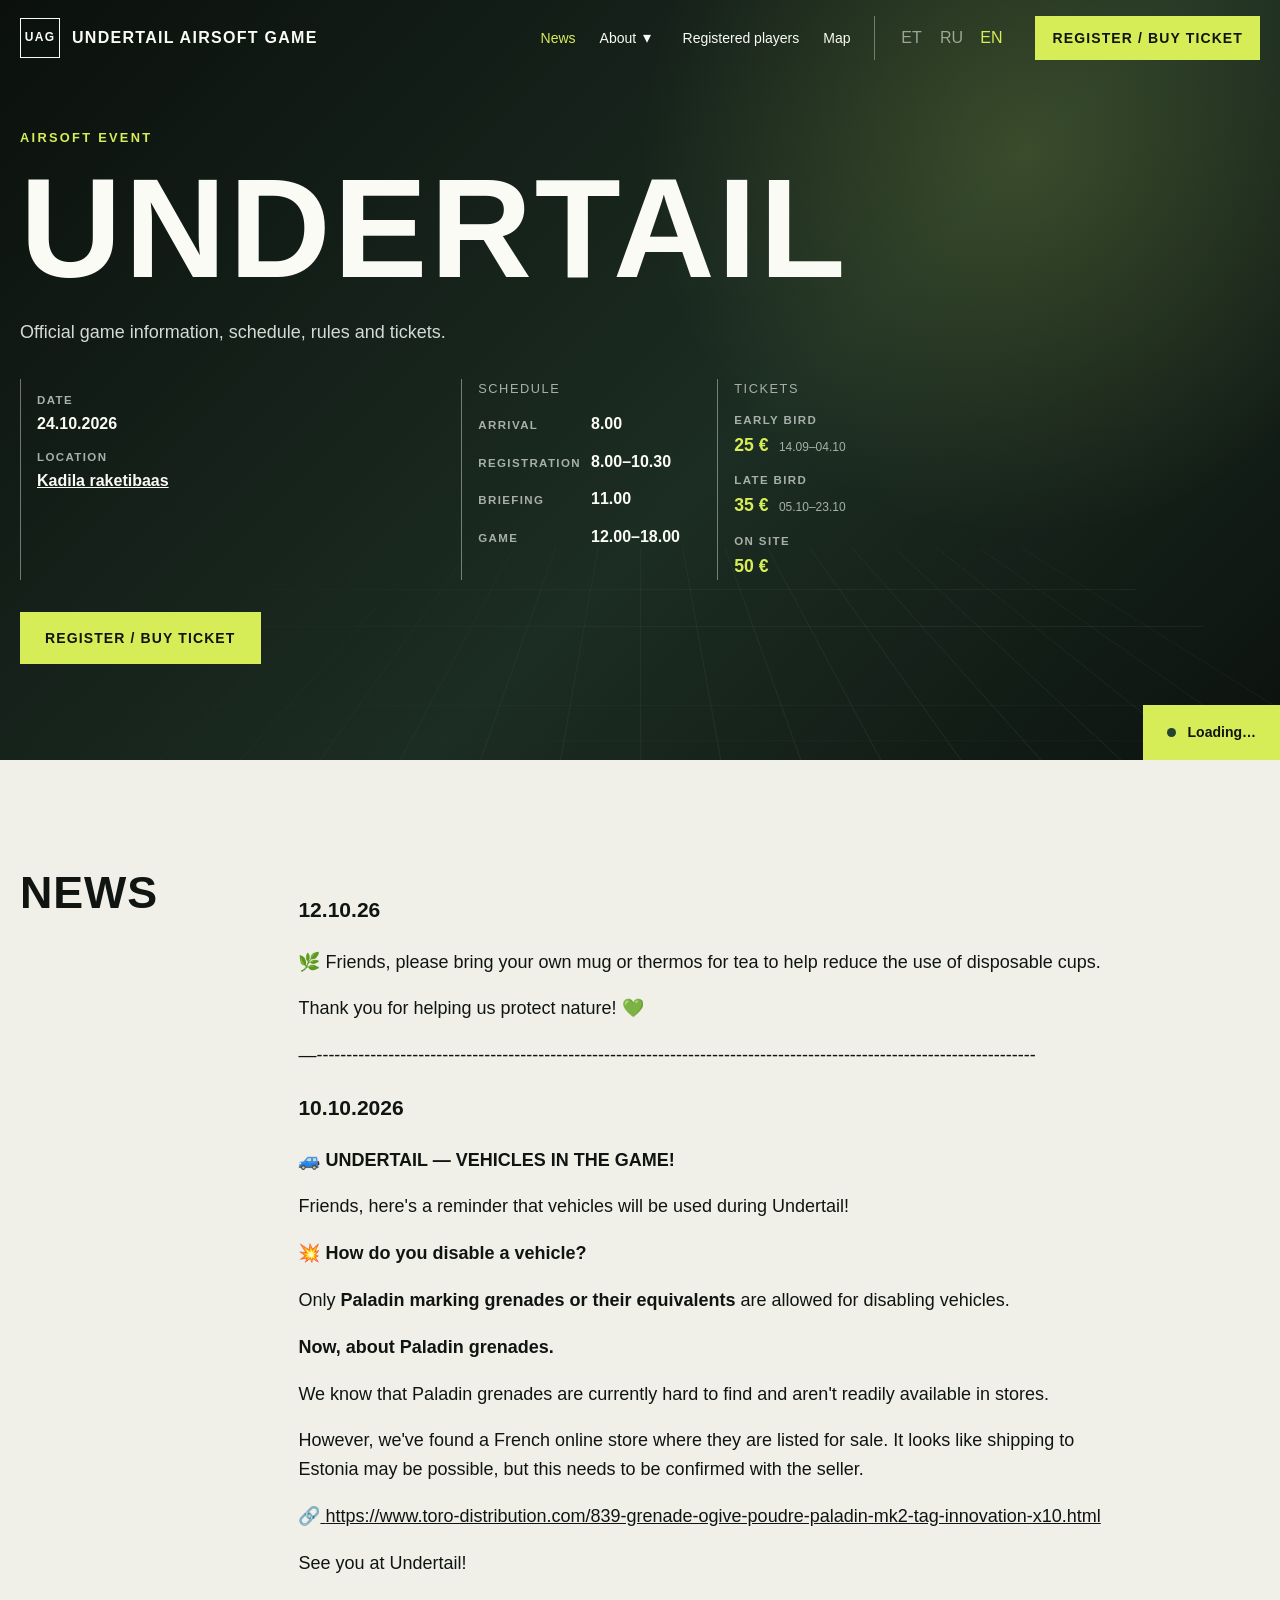
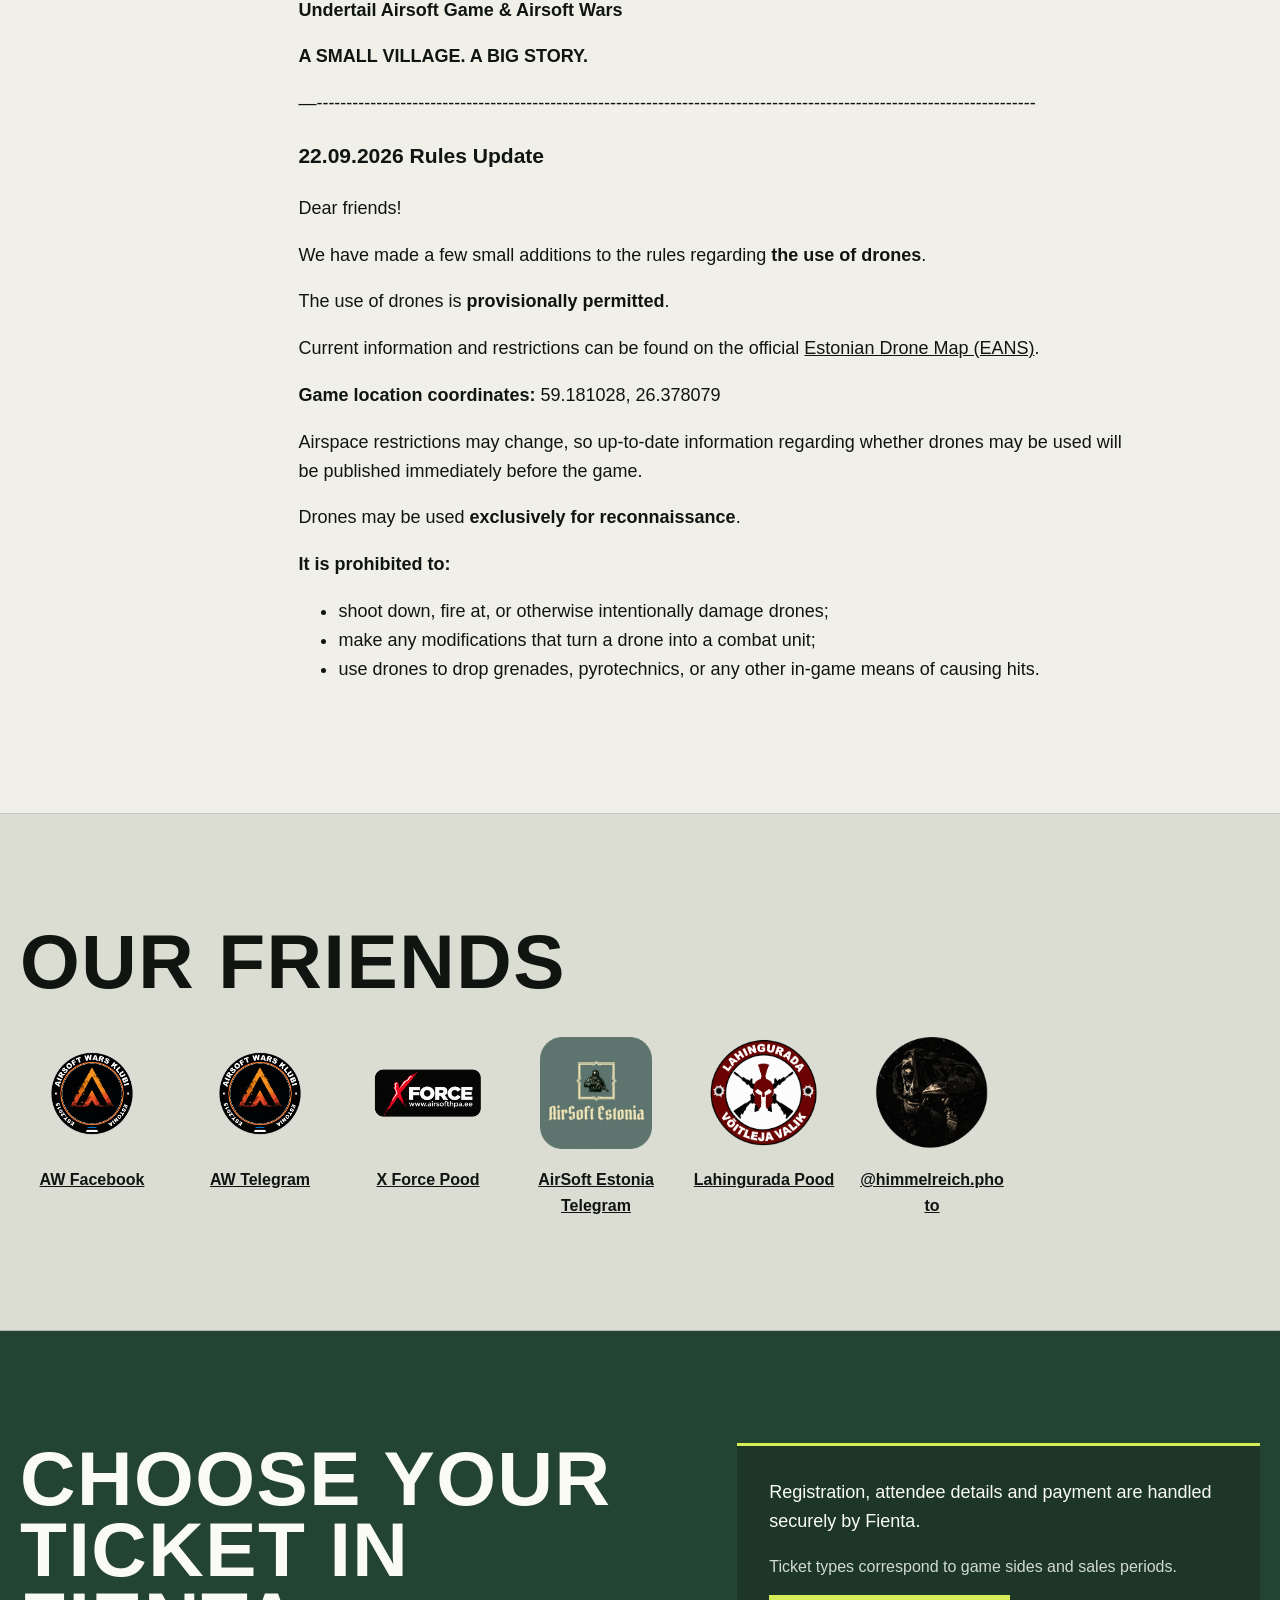
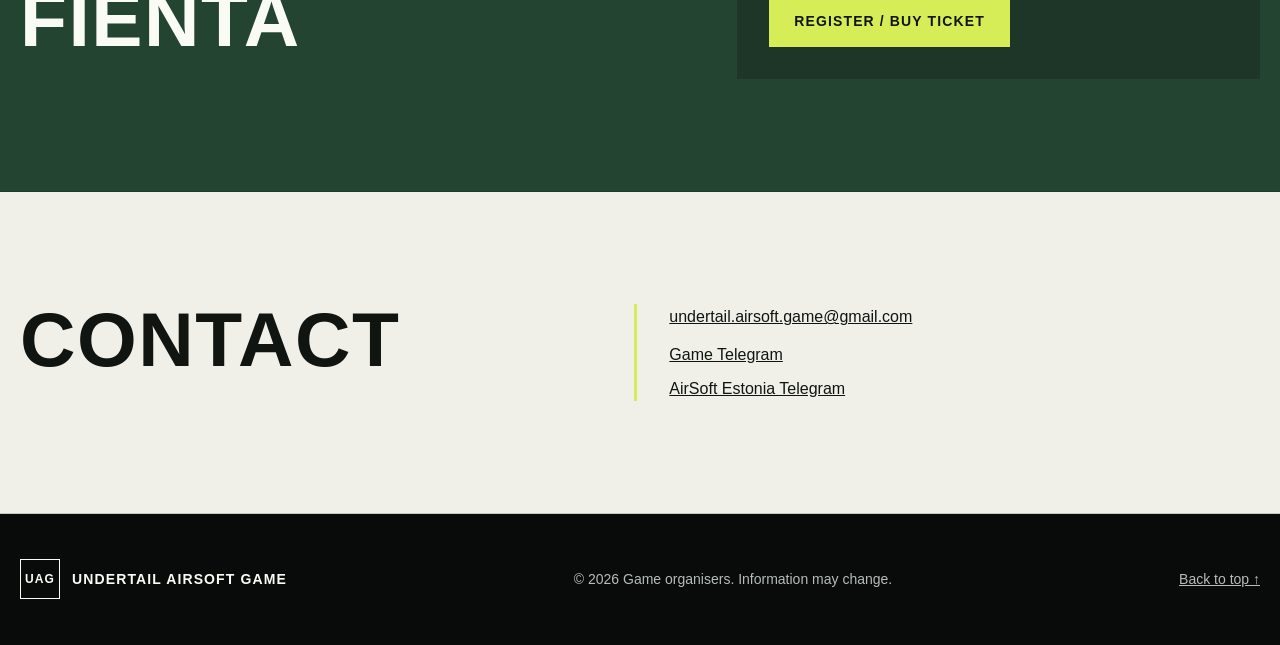
==== index.html @ 64531c1e "Add files via upload" ====
<!doctype html>
<html lang="et">
  <head>
    <meta charset="utf-8">
    <meta name="viewport" content="width=device-width, initial-scale=1">
    <meta name="description" content="Airsoft game information, rules, schedule and Fienta ticket registration.">
    <meta property="og:title" content="Undertale">
    <meta property="og:description" content="Official information and registration for the game.">
    <meta property="og:type" content="website">
    <title>Undertale - Airsoft Game</title>
    <link rel="stylesheet" href="assets/css/main.css?v=0.5.3">
    <script>
      window.fientaAvailabilityState = {
        received: false,
        value: null,
      };
      window.fientaSettings = {
        link_selector: 'a[data-fienta-status-source]',
        onTicketsAvailableReady(element, count) {
          window.fientaAvailabilityState = {
            received: true,
            value: count,
          };
          window.dispatchEvent(new CustomEvent('fienta:tickets-available', {
            detail: count,
          }));
        },
      };
    </script>
    <script defer src="https://fienta.com/embed.js"></script>
    <script type="module" src="assets/js/app.js?v=0.5.3"></script>
  </head>
  <body>
    <a class="skip-link" href="#main">Skip to content</a>

    <header class="site-header" data-header>
      <a class="brand" href="#top" aria-label="Undertail Airsoft Game home">
        <span class="brand-mark" aria-hidden="true">UAG</span>
        <span data-i18n="brand">Undertail Airsoft Game</span>
      </a>

      <button class="menu-toggle" type="button" aria-expanded="false" aria-controls="main-navigation" data-menu-toggle>
        <span aria-hidden="true"></span>
        <span aria-hidden="true"></span>
        <span aria-hidden="true"></span>
        <span class="sr-only" data-i18n="menu">Menu</span>
      </button>

      <nav id="main-navigation" class="navigation" aria-label="Main navigation" data-navigation>
        <a href="#news" data-navigation-target="#news" data-news-navigation data-i18n="navNews">News</a>
        <div class="navigation-dropdown" data-navigation-dropdown>
          <div class="navigation-dropdown-trigger">
            <a href="#about" data-navigation-target="#about" data-navigation-group="about" data-i18n="navAbout">About</a>
            <button type="button" aria-expanded="false" data-navigation-dropdown-toggle>
              <span aria-hidden="true">▾</span>
              <span class="sr-only" data-i18n="aboutMenuToggle">Open the about menu</span>
            </button>
          </div>
          <div class="navigation-dropdown-menu">
            <a href="#information" data-navigation-target="#information" data-i18n="navInformation">Information</a>
            <a href="#about" data-i18n="navAbout">About</a>
            <a href="#rules" data-navigation-target="#rules" data-i18n="navRules">Rules</a>
          </div>
        </div>
        <a href="#registered" data-navigation-target="#registered" data-registered-navigation data-i18n="navRegistered">Registered players</a>
        <a href="#map" data-navigation-target="#map" data-map-navigation data-i18n="navMap">Map</a>
        <div class="language-switcher" aria-label="Language">
          <button type="button" data-language="et">ET</button>
          <button type="button" data-language="ru">RU</button>
          <button type="button" data-language="en">EN</button>
        </div>
        <a class="button button-small fienta-link" href="https://fienta.com/et/undertail" target="_blank" rel="noopener noreferrer" data-fienta-link data-i18n="buyTicket">Register / Buy Ticket</a>
      </nav>
    </header>

    <main id="main">
      <section class="hero" id="top">
        <div class="hero-grid" aria-hidden="true"></div>
        <div class="shell hero-content">
          <p class="eyebrow" data-i18n="eventType">Airsoft event</p>
          <h1 data-game="name">GAME NAME</h1>
          <p class="hero-subtitle" data-i18n="heroSubtitle" data-i18n-hide-empty>SABAHÄNNA</p>
          <p class="hero-summary" data-i18n="heroSummary">Official game information, schedule, rules and tickets.</p>
          <dl class="hero-facts" id="information">
            <div class="hero-fact-column hero-event-details">
              <dt class="sr-only" data-i18n="informationLabel">Information</dt>
              <dd>
                <dl class="hero-fact-list">
                  <div>
                    <dt data-i18n="dateLabel">Date</dt>
                    <dd data-game="date">To be announced</dd>
                  </div>
                  <div>
                    <dt data-i18n="locationLabel">Location</dt>
                    <dd><a data-game="location" data-map-link href="https://maps.app.goo.gl/6uLXVncmYRrDBbps5" target="_blank" rel="noopener noreferrer">Kadila raketibaas</a></dd>
                  </div>
                </dl>
              </dd>
            </div>
            <div class="hero-fact-column">
              <dt data-i18n="scheduleLabel">Schedule</dt>
              <dd>
                <dl class="hero-fact-list schedule-list">
                  <div>
                    <dt data-i18n="arrivalTimeLabel">Arrival</dt>
                    <dd data-game-time="arrival">8.00</dd>
                  </div>
                  <div>
                    <dt data-i18n="registrationTimeLabel">Registration</dt>
                    <dd data-game-time="registration">8.00–10.30</dd>
                  </div>
                  <div>
                    <dt data-i18n="briefingTimeLabel">Briefing</dt>
                    <dd data-game-time="briefing">11.00</dd>
                  </div>
                  <div>
                    <dt data-i18n="gameTimeLabel">Game</dt>
                    <dd data-game-time="game">12.00–18.00</dd>
                  </div>
                </dl>
              </dd>
            </div>
            <div class="hero-fact-column">
              <dt data-i18n="ticketWavesLabel">Tickets</dt>
              <dd>
                <dl class="hero-fact-list ticket-wave-list">
                  <div data-ticket-wave="earlyBird">
                    <dt data-i18n="earlyBirdLabel">Early Bird</dt>
                    <dd><strong data-ticket-wave-price>25 €</strong><span data-ticket-wave-dates>14.09–04.10</span></dd>
                  </div>
                  <div data-ticket-wave="lateBird">
                    <dt data-i18n="lateBirdLabel">Late Bird</dt>
                    <dd><strong data-ticket-wave-price>35 €</strong><span data-ticket-wave-dates>05.10–23.10</span></dd>
                  </div>
                  <div data-ticket-wave="onSite">
                    <dt data-i18n="onSiteLabel">On site</dt>
                    <dd><strong data-ticket-wave-price>50 €</strong><span data-ticket-wave-dates></span></dd>
                  </div>
                </dl>
              </dd>
            </div>
          </dl>
          <a class="button fienta-link" href="https://fienta.com/et/undertail" target="_blank" rel="noopener noreferrer" data-fienta-link data-i18n="buyTicket">Register / buy ticket</a>
        </div>
        <div class="hero-status">
          <span class="status-dot" aria-hidden="true"></span>
          <span data-ticket-status data-i18n="ticketStatusLoading" aria-busy="true">Loading…</span>
        </div>
      </section>

      <div class="mobile-content-switch shell" data-mobile-content-switch aria-label="Content">
        <button type="button" data-content-mode="news" data-i18n="navNews">News</button>
        <button type="button" data-content-mode="details" data-i18n="navAbout">About</button>
        <button type="button" data-content-mode="registered" data-i18n="navRegistered">Registered players</button>
        <button type="button" data-content-mode="map" data-i18n="navMap">Map</button>
      </div>

      <section class="section news-section" id="news" data-content-mode-panel="news" hidden>
        <div class="shell split-layout news-layout">
          <div>
            <h2 data-i18n="newsTitle">News</h2>
          </div>
          <div class="prose" data-local-content="news" aria-live="polite">
            <!-- LOCAL_NEWS_ET_START -->
            <h3>22.09.2026 Reeglite muudatused</h3>
            <p>Kallid sõbrad!</p>
            <p>Oleme teinud reeglitesse mõned väikesed täiendused, mis puudutavad <strong>droonide kasutamist</strong>.</p>
            <p>Droonide kasutamine on esialgu lubatud.</p>
            <p>Kehtivat infot ja piiranguid saab vaadata ametlikult <strong>Estonian Drone Map (EANS)</strong> lehelt.</p>
            <p>
            <strong>Mängukoha koordinaadid:</strong> 59.181028, 26.378079</p>
            <p>Õhuruumi kasutamise piirangud võivad muutuda, seetõttu avaldatakse ajakohane info droonide kasutamise võimaluse kohta vahetult enne mängu.</p>
            <p>Droone on lubatud kasutada <strong>ainult luureks</strong>.</p>
            <p>
            <strong>Keelatud on:</strong>
            </p>
            <ul>
            <li>droone alla tulistada, nende pihta tulistada või neid muul viisil tahtlikult kahjustada;</li>
            <li>teha droonidele muudatusi, mis muudavad need lahinguvahendiks;</li>
            <li>kasutada droone granaatide, pürotehnika või muude mängus kasutatavate tabamisvahendite heitmiseks.</li>
            </ul>
            <!-- LOCAL_NEWS_ET_END -->
          </div>
        </div>
      </section>

      <section class="section registered-section" id="registered" data-content-mode-panel="registered" hidden>
        <div class="shell registered-layout">
          <div>
            <h2 data-i18n="registeredTitle">Registered players</h2>
            <div class="side-balance" data-side-balance hidden>
              <h3 data-i18n="sideBalanceTitle">Side balance</h3>
              <div class="side-balance-chart" data-side-balance-chart role="img"></div>
              <div class="side-balance-legend" data-side-balance-legend></div>
            </div>
          </div>
          <div class="registered-list">
            <p class="registration-refresh-notice">
              <strong data-i18n="registeredRefreshQuestion">Can't find yourself on the list?</strong>
              <span data-i18n="registeredRefreshText">The registration list is updated once an hour. Please wait a little and check again.</span>
            </p>
            <div data-registered-content aria-live="polite">
              <p class="empty-state" data-i18n="registeredColumnsPending">The public list will appear after its columns are approved.</p>
            </div>
          </div>
        </div>
      </section>

      <section class="section map-section" id="map" data-content-mode-panel="map" hidden>
        <div class="shell map-layout">
          <h2 data-i18n="mapTitle">Map</h2>
          <button class="map-preview" type="button" data-map-open>
            <img src="Pics/Map/Kadila_aerial_preview.png" alt="" data-map-image>
            <span class="sr-only" data-i18n="mapOpen">Open the large map</span>
          </button>

          <div class="game-tasks">
            <div class="game-tasks-header">
              <h3 data-i18n="gameTasksTitle">UNDERTAIL — Game objectives</h3>
              <p class="game-tasks-start"><strong data-i18n="gameTasksStart">12:00 — Game begins</strong></p>
              <p class="game-tasks-respawn" data-i18n="gameTasksRespawn">Players leave the base respawn every 15 minutes (xx:00, xx:15, xx:30, xx:45).</p>
            </div>

            <section class="game-task" aria-labelledby="game-task-village-title">
              <h4 id="game-task-village-title" data-i18n="gameTaskVillageTitle">1. Village control</h4>
              <p data-i18n="gameTaskVillageDescription">There is one control point in the village. The sides must capture and hold it.</p>
              <p class="game-task-highlight" data-i18n="gameTaskVillageChecks">Control is checked every 30 minutes (XX:00 and XX:30). The point is awarded to the side whose flag is raised at the time of the check.</p>
              <h5 data-i18n="gameTasksPointsTitle">Points:</h5>
              <ul class="game-task-points">
                <li data-i18n="gameTaskVillagePointsCheck">Each successful check — 10 points.</li>
                <li data-i18n="gameTaskVillagePointsEnd">Controlling the point at the end of the game — 50 points.</li>
                <li data-i18n="gameTaskVillagePointsMaximum">Maximum — 170 points (120 + 50).</li>
              </ul>
            </section>

            <section class="game-task" aria-labelledby="game-task-components-title">
              <h4 id="game-task-components-title" data-i18n="gameTaskComponentsTitle">2. Parts and components</h4>
              <p data-i18n="gameTaskComponentsIssue">There are two component issue points on the field. New components appear every 10 minutes and may accumulate. Issue continues until 15:30.</p>
              <p data-i18n="gameTaskComponentsTypes">There are two types of components, which form pairs.</p>
              <p data-i18n="gameTaskComponentsShared">Components are shared by both sides — the first side to take one receives it.</p>
              <p data-i18n="gameTaskComponentsDelivery">Found components must be delivered to the technician, who assembles finished parts.</p>
              <p data-i18n="gameTaskComponentsControl">When control of the technician changes, assembly progress is not reset. The completed part goes to the side controlling the technician when assembly finishes.</p>
              <p class="game-task-highlight" data-i18n="gameTaskComponentsAssembly">Assembling one part takes 15 minutes.</p>
              <p data-i18n="gameTaskComponentsArtillery">After accumulating 10 finished parts in the vehicle, the side receives points and access to artillery for the rest of the game. The parts do not need to be collected again for artillery.</p>
              <p class="game-task-score" data-i18n="gameTaskComponentsPoints">Points: the first 10 finished parts award 100 points once.</p>
            </section>

            <section class="game-task" aria-labelledby="game-task-fuel-title">
              <h4 id="game-task-fuel-title" data-i18n="gameTaskFuelTitle">3. Fuel extraction</h4>
              <p data-i18n="gameTaskFuelPurpose">Vehicles require fuel to operate.</p>
              <p class="game-task-highlight" data-i18n="gameTaskFuelIssue">Issue begins after 13:00 at intervals of approximately 30 minutes. An empty canister appears at the fuel point. Unclaimed canisters remain there and may accumulate. (The first canister will not necessarily appear at exactly 13:00.)</p>
              <p data-i18n="gameTaskFuelFill">To obtain fuel, players must fill the canister themselves with coloured water from the barrel.</p>
              <p class="game-task-highlight" data-i18n="gameTaskFuelDuration">One filled canister provides 1 hour of vehicle operation.</p>
              <p data-i18n="gameTaskFuelInitial">At the start of the game, each vehicle has enough fuel for 2 hours of operation without obtaining canisters.</p>
              <p data-i18n="gameTaskFuelDisabled">If a vehicle is disabled, fuel consumption time is paused. Vehicle operating time is recorded and reported to the organisers.</p>
            </section>

            <section class="game-task" aria-labelledby="game-task-crystals-title">
              <h4 id="game-task-crystals-title" data-i18n="gameTaskCrystalsTitle">4. Mining a valuable mineral</h4>
              <p data-i18n="gameTaskCrystalsDeposit">A deposit of valuable crystals mixed with sand is located on the field.</p>
              <p data-i18n="gameTaskCrystalsDelivery">Players must extract the crystals using a sieve and scoop, then deliver them to the special box at their side's respawn.</p>
              <p class="game-task-highlight" data-i18n="gameTaskCrystalsSafe">Extracted crystals cannot be taken by the opposing side. They may be carried in any convenient way.</p>
              <p data-i18n="gameTaskCrystalsSupply">Crystals appear gradually: the organisers replenish the deposit during the game, so the full quantity will not be available from the start.</p>
              <p data-i18n="gameTaskCrystalsCount">At the end of the game, only crystals delivered to the box at the respawn are counted.</p>
              <p class="game-task-score" data-i18n="gameTaskCrystalsPoints">Points: 1 crystal — 1 point.</p>
              <p class="game-task-highlight" data-i18n="gameTaskCrystalsTotal">About 500 crystals will appear during the game.</p>
            </section>

            <section class="game-task" aria-labelledby="game-task-artillery-title">
              <h4 id="game-task-artillery-title" data-i18n="gameTaskArtilleryTitle">5. Artillery</h4>
              <p data-i18n="gameTaskArtilleryAccess">After collecting 10 finished parts, the side gains access to artillery for the rest of the game.</p>
              <p class="game-task-highlight" data-i18n="gameTaskArtilleryInterval">An artillery strike may be called once every 30 minutes. Additional strikes do not accumulate while artillery is ready. After each call, a 30-minute countdown begins until the next strike becomes available.</p>
              <p data-i18n="gameTaskArtilleryCall">To call artillery, the vehicle crew contacts the organisers and reports the target point.</p>
              <p data-i18n="gameTaskArtilleryDelay">An organiser arrives at the specified location and marks the artillery strike with pyrotechnics. Some time may pass between the call and the actual strike.</p>
              <p class="game-task-highlight" data-i18n="gameTaskArtilleryArea">The affected area is 50 metres in diameter (25-metre radius).</p>
              <p data-i18n="gameTaskArtilleryPlayers">All players in open terrain within the affected area are considered killed. Players inside buildings survive.</p>
              <p data-i18n="gameTaskArtilleryReferee">The organiser determines and identifies the affected players.</p>

              <div class="game-task-vehicle-hit">
                <h5 data-i18n="gameTaskVehicleHitTitle">Artillery damage to vehicles</h5>
                <p data-i18n="gameTaskVehicleHitRoll">If a vehicle is within the artillery strike area, the driver rolls a virtual twenty-sided die (D20) in the app.</p>
                <p><strong data-i18n="gameTaskD20Title">D20 results:</strong></p>
                <div class="game-task-table-wrap">
                  <table class="game-task-table">
                    <thead>
                      <tr>
                        <th scope="col" data-i18n="gameTaskD20Result">D20 result</th>
                        <th scope="col" data-i18n="gameTaskD20Effect">Effect</th>
                      </tr>
                    </thead>
                    <tbody>
                      <tr>
                        <th scope="row">1–5</th>
                        <td data-i18n="gameTaskD20TwoHits">The vehicle takes 2 hits</td>
                      </tr>
                      <tr>
                        <th scope="row">6–18</th>
                        <td data-i18n="gameTaskD20OneHit">The vehicle takes 1 hit</td>
                      </tr>
                      <tr>
                        <th scope="row">19–20</th>
                        <td data-i18n="gameTaskD20NoDamage">The vehicle takes no damage</td>
                      </tr>
                    </tbody>
                  </table>
                </div>
                <p data-i18n="gameTaskVehicleHitRules">Hits are counted according to the general vehicle rules. If a vehicle receives two hits in total, it is considered destroyed.</p>
              </div>
            </section>
          </div>
        </div>
      </section>

      <section class="section" id="about" data-content-mode-panel="details">
        <div class="shell split-layout about-layout">
          <div>
            <h2 data-i18n="aboutTitle">About the operation</h2>
          </div>
          <div class="prose" data-remote-content="description" aria-live="polite">
            <!-- LOCAL_DESCRIPTION_ET_START -->
            <h2>
            <strong>Undertail</strong>
            </h2>
            <h3>
            <strong>Sissejuhatus</strong>
            </h3>
            <p>Erinevatest riikidest koosnev Allianss otsustas vallutada ja omavahel ära jagada kaardil pimesoole moodi väljaulatuval alal asuva väikese küla. Selle küla nimi on Sabahänna (Undertail).</p>
            <p>Allianss ootas eest leidvat sektante ja keppidega relvastatud metsikut pärismaalaste ühiskonda. Kuid nende ootused osutusid täiesti ekslikuks: kui Allianss otsustas külasse siseneda, kohtasid vallutajad sõbralikke kohalikke elanikke ja hästi arenenud infrastruktuuri.</p>
            <p>Saabunud vallutajatele tuli vastu asula juht, kes palus enne seda, kui elanikud vabatahtlikult „alla annavad“, korraldada Alliansi auks pidu, kuhu tema ja külaelanikud kutsusid äsja saabunud „külalised“.</p>
            <p>Peol joodavad kohalikud Alliansi väed „teega“ täis ja kostitavad neid vesipiipudega — ning sealt läheb kõik allamäge. Sõjamehed tõmbavad end nii täis kui sead, mistõttu külaelanikud lähevad Alliansi tanki lahti võtma, et selle vägesid peatada.</p>
            <p>Kuid ka kohalikud ei jää maha — nad joovad end samuti täiesti täis, võtavad Alliansi tanki juppideks ning selle käigus, kaotades kütust ja varuosi, võtavad mingil põhjusel lahti ka omaenda tanki. Alles jäetakse ainult navigatsiooniseade, mis võimaldab suunata suurtükiväe tulelööke. „Teest“ läbi imbunud teadvus ütles asjaosalistele, et sellest täiesti piisab.</p>
            <p>Kõik selle uuesti töökorda kokku panna suudab ainult tehnik, kes tegutseb neutraalsel territooriumil.</p>
            <p>Siin lõpeb minu lugu, sõber. Edasiste sündmuste tunnistajaks ja osaliseks saad juba sina.</p>
            <h2>
            <strong>Peamised mängumehaanikad</strong>
            </h2>
            <p>
            <strong>Pooled:</strong> Allianss ja Sabahänna (Undertail) elanikud.</p>
            <h3>
            <strong>Küla</strong>
            </h3>
            <ul>
            <li>Küla on peamine vallutuspunkt.</li>
            <li>Kontrolli kontrollitakse iga <strong>30 minuti</strong> järel — <strong>2 punkti</strong>. (Punktis peab olema üles pandud poole lipp. Lipud asuvad punktis.)</li>
            <li>Küla kontrollimine mängu lõppemise hetkel annab lisaks <strong>5 punkti</strong>.</li>
            </ul>
            <h3>
            <strong>Detailid ja tehnik</strong>
            </h3>
            <ul>
            <li>Mängualal asub <strong>2 detailide hankimise punkti</strong>.</li>
            <li>Komponendid tuleb toimetada tehnikule.</li>
            <li>Ühe valmis detaili kokkupanek võtab <strong>15 minutit</strong>. (Aega hakatakse arvestama hetkest, mil mõlemad detailid on tehnikule toimetatud.)</li>
            <li>Pool peab kokkupaneku ajal tehnikut kontrollima.</li>
            <li>Kontrolli vahetumisel kokkupaneku progress ei nullitu. Detaili saab pool, kes kontrollib tehnikut kokkupaneku lõppemise hetkel.</li>
            <li>
            <strong>10 valmis detaili = taastatud navigatsiooniseade = 20 punkti.</strong>
            </li>
            <li>
            <strong>Taastatud navigatsiooniseade võimaldab tellida suurtükiväe tulelöögi üks kord iga 30 minuti järel.</strong>
            </li>
            </ul>
            <h3>
            <strong>Kütus</strong>
            </h3>
            <ul>
            <li>Mängualal asub <strong>1 kütuse hankimise punkt</strong>.</li>
            <li>Iga <strong>30 minuti</strong> järel ilmub sinna 1 kanister. (Näiteks kell 11:15 ja 11:45.)</li>
            <li>
            <strong>1 kanister = 1 tund sõiduki tööaega.</strong> (Alates tankimise hetkest.)</li>
            <li>Mängu alguses saab kumbki pool <strong>2 kanistrit</strong>.</li>
            <li>Kütus võidupunkte ei anna.</li>
            </ul>
            <h3>
            <strong>Väärtuslik maavara</strong>
            </h3>
            <ul>
            <li>Mängualal asub <strong>1 väärtusliku maavara kaevandamise punkt</strong>.</li>
            <li>Elanikud kaevandavad ja säilitavad maavara.</li>
            <li>Allianss vallutab selle ja veab ära.</li>
            <li>
            <strong>1 ühik = 2 punkti.</strong>
            </li>
            </ul>
            <h3>
            <strong>Mängupunktid</strong>
            </h3>
            <p>Mängualal on kokku <strong>6 peamist punkti</strong>:</p>
            <ul>
            <li>Sabahänna (Undertail) küla.</li>
            <li>Detailide punkt nr 1.</li>
            <li>Detailide punkt nr 2.</li>
            <li>Tehnik.</li>
            <li>Kütusepunkt.</li>
            <li>Väärtusliku maavara leiukoht.</li>
            </ul>
            <h3>
            <strong>Võit</strong>
            </h3>
            <p>Võidab pool, kellel on mängu lõpuks kõige rohkem võidupunkte.</p>
            <!-- LOCAL_DESCRIPTION_ET_END -->
          </div>
        </div>
      </section>

      <section class="section rules-section" id="rules" data-content-mode-panel="details">
        <div class="shell rules-layout">
          <aside>
            <h2 data-i18n="rulesTitle">Rules</h2>
            <nav class="rules-toc" data-rules-toc aria-label="Rules contents"></nav>
          </aside>
          <div class="rules-content" data-remote-content="rules" aria-live="polite">
            <!-- LOCAL_RULES_ET_START -->
            <h3>
            <strong>Põhireeglid</strong>
            </h3>
            <ul>
            <li>Kasutada võib ainult <strong>BIO-kuule</strong>.</li>
            <li>
            <strong>Kõik relvad, mida plaanitakse mängul kasutada, peavad läbima kronograafikontrolli.</strong>
            </li>
            <li>Püstolid / haavlipüssid – <strong>≤ 1,2 J</strong>, minimaalset laskekaugust ei ole.</li>
            <li>Automaadid (ründerelvad) – <strong>≤ 1,6 J</strong>. Sekundaarrelv on soovitatav.</li>
            <li>Kuulipildujad – <strong>≤ 2,5 J</strong>, minimaalne laskekaugus <strong>20 m</strong>. Sekundaarrelv on kohustuslik.<strong>*Relv peab väliselt sarnanema reaalselt eksisteeriva kerge- või raskekuulipildujaga.*M4 trummelsalvega ei ole kuulipilduja.</strong>
            </li>
            <li>Marksman-relvad (DMR), mille automaattuli on mehaaniliselt välja lülitatud – <strong>≤ 3,0 J</strong>, minimaalne laskekaugus <strong>30 m</strong>. Sekundaarrelv on kohustuslik.<strong>*Relv peab välja nägema nagu reaalne marksman-relv: raua pikkus vähemalt 16 tolli (40 cm), paigaldatud peab olema optiline sihik ja harkjalg.*Relvad, mis sarnanevad liiga palju tavaliste ründerelvadega, peavad vastama kõigile nõuetele (raua pikkus, optiline sihik, harkjalg).*Kui raua pikkus on alla 16 tolli, tuleb seda visuaalselt pikendada summuti abil.*Kui reaalsel marksman-relval ei ole harkjalga, ei ole harkjalg kohustuslik (SVD, VSS).*Kui reaalse marksman-relva raua pikkus on alla 16 tolli, KUID seda klassifitseeritakse snaiprirelvana, ei kohaldata minimaalse rauapikkuse nõuet ja summutit ei ole vaja (VSS).*VSS on erand. Kui sellele on paigaldatud optiline sihik ja automaattuli on mehaaniliselt välja lülitatud, võib seda klassifitseerida marksman-relvaks. Kui üks neist kahest tingimusest ei ole täidetud, käsitletakse VSS-i tavalise ründerelvana (≤ 1,6 J).</strong>
            </li>
            <li>Poltlukuga snaiprirelvad – <strong>≤ 3,5 J</strong>, minimaalne laskekaugus <strong>30 m</strong>. Sekundaarrelv on kohustuslik.</li>
            <li>Granaadid – sõltuvalt tuleohust võivad olla keelatud. Lubatud on ainult tehases toodetud granaadid, millel on tabav element (isetehtud granaadid on keelatud). Tabamus loetakse tabava elemendi järgi ning <strong>3 meetri raadiuses</strong>.</li>
            <li>Suits – sõltuvalt tuleohust võib olla keelatud. Lubatud on ainult <strong>valge suits</strong>.</li>
            <li>Pimetuli on keelatud.</li>
            <li>
            <strong>Binaarne päästik on keelatud.</strong>
            </li>
            <li>
            <strong>Hoonetes on lubatud ainult üksiktuli.</strong> Relvi, mille energia ületab <strong>1,6 J</strong>, ei tohi hoonetes kasutada; sekundaarrelv on kohustuslik. Üle 1,6 J relvaga võib tulistada hoonest välja või väljast hoonesse, järgides kohustuslikku minimaalset laskekaugust.</li>
            </ul>
            <h3>
            <strong>Poolte tähistus</strong>
            </h3>
            <p>
            <strong>Allianss</strong> – mis tahes kamuflaaž. Lisaks võib kasutada sinist linti.</p>
            <p>
            <strong>Podhvostje küla</strong> – külastiilis tsiviilriietus (igasugune absurdne riietus – kasvõi vanaema öösärk, amišid, kauboid jne). Kui sobivat temaatilist riietust ei ole, seome teile külge <strong>VÄGA ERKSAD</strong> lindid.</p>
            <p>Lintide laius peab olema <strong>5 cm</strong>. Lindid annavad korraldajad.</p>
            <p>
            <em>
            <strong>NB!</strong>
            </em> Sellel üritusel on keelatud kõik reaalselt eksisteerivate üksuste embleemid, kõik riigilipud ja riiklik sümboolika, välja arvatud <strong>Euroopa Liidu riikide riigilipud</strong>. Samuti on keelatud igasugused solvava sisuga embleemid.</p>
            <h3>
            <strong>Punased/oranžid vestid</strong>
            </h3>
            <p>End surnuks või haavatuks märkimiseks peab mängijal kaasas olema punane/oranž vest, mis katab keha ning on nähtav igast küljest. Surnud/haavatud mängija paneb vesti selga või katab sellega pea.</p>
            <p>Veste saab osta korraldajatelt.</p>
            <p>
            <em>
            <strong>NB!</strong>
            </em> Tõstetud käsi loetakse samuti surnud/haavatud mängija märgiks, <strong>KUID ainult selleks ajaks, kui te vesti välja võtate</strong>. Kui kasutate tõstetud kätt pikemat aega surnuna märkimiseks, võib tekkida arusaamatus ja teie pihta võidakse uuesti tulistada. Sellises olukorras ärge solvake ega sõimake tulistajat – andke lihtsalt uuesti valjult teada, et olete surnud.</p>
            <p>
            <em>
            <strong>NB!</strong>
            </em> Ärge pange vesti relva peale, eriti kui ootate meedikut. Mõnes olukorras võidakse seda valesti mõista. Näide reaalsest olukorrast: mängija istus puu taga ja riputas vesti relvale; teisele mängijale tundus, et meedik ravib puu taga haavatut.</p>
            <p>
            <em>
            <strong>NB!</strong>
            </em> Surnualasse liikumine ainult tõstetud käega ja ilma vestita ei ole lubatud. Sellisel juhul ärge kurtke, kui surnud mängija pihta tulistatakse.</p>
            <p>
            <em>
            <strong>NB!</strong>
            </em> Polügoonil registreerimisel näidake korraldajatele poole tunnuslinte ja oranži vesti. Võtke kaasa ka relvad kronograafikontrolliks.</p>
            <h3>
            <strong>Haavatud</strong>
            </h3>
            <p>Esimese tabamuse korral hüüab mängija valjult <strong>„УБИТ“ / „HIT“ / „SURNUD“</strong>, märgib ennast punase (oranži) vestiga ning jääb <strong>5 minutiks</strong> oma kohale, hüüdes samal ajal valjult <strong>„MEEDIK!“</strong>. Selle aja jooksul võib talle osutada meditsiinilist abi.</p>
            <p>Mängija võib kutsuda meedikut, kuid ei tohi edastada infot vastase liikumise ega positsioonide kohta. Ravi võib osutada ainult meedik, kuid haavatut võivad transportida kõik mängijad <strong>(see peab toimuma realistlikult; haavatuga joosta ei tohi).</strong>
            </p>
            <p>Ravi kestab <strong>2 minutit</strong>. Haavatule seotakse ümber käe side. Kasutada võib mängija isiklikku sidet või valget paela – nii saate olla kindlad, et teie jaoks jätkub sidemeid.</p>
            <p>Kui mängijal on juba haavatusside käel, tähendab järgmine tabamus lõplikku surma ning mängija läheb surnualasse.</p>
            <p>Kui olete kindel, et meedik ei jõua teid aidata, ei pea te 5 minutit ootama, kuigi see on soovitatav.</p>
            <p>Meedikutel ja haavatut transportivatel mängijatel on keelatud kasutada haavatut varjena. Kui ravi või transportimise ajal saab haavatu uuesti tabamuse, loetakse ta surnuks.</p>
            <h3>
            <strong>Meedik</strong>
            </h3>
            <p>Ainult meedik võib osutada meditsiinilist abi. Meedikute arv määratakse suhtega <strong>1 meedik 10 mängija kohta</strong>.</p>
            <p>Meedikul peab olema meediku embleem. Selle puudumisel pannakse meedikule käele, poole tunnuslindi kõrvale, punase ristiga valge teip.</p>
            <p>Mängijatel, kes soovivad mängida meedikuna, palume hoolitseda sidemete olemasolu eest. Teatud koguse sidemeid annavad korraldajad.</p>
            <p>Erandina täidavad meedikud sellel mängul ka <strong>mehaanikute rolli</strong>. Vaata sõidukite reegleid.</p>
            <p>Meedikutel ja haavatut transportivatel mängijatel on keelatud kasutada haavatut varjena. Kui ravi või transportimise ajal saab haavatu uuesti tabamuse, loetakse ta surnuks.</p>
            <h3>
            <strong>Sõidukid</strong>
            </h3>
            <p>Mängul kasutatakse sõidukeid.</p>
            <p>Sõidukid peavad olema tähistatud vastava poole värvi lintide ja poole lipuga.</p>
            <p>Sõiduki kiirus ei tohi ületada <strong>20 km/h</strong>.</p>
            <p>
            <strong>Sõiduki meeskond koosneb 2 inimesest (juht ja laskur).</strong>
            </p>
            <p>Sõiduki akendest tulistamine on keelatud. Tulistada võib ainult sõiduki tornist.</p>
            <p>Sõidukist väljuv mängija võib avada tule alles siis, kui <strong>mõlemad jalad puudutavad maad</strong>.</p>
            <p>Igasugune sõidukiga suhtlemine (uste avamine, sõidukisse ronimine jne) toimub ainult sõiduki meeskonna loal.</p>
            <p>Sõidukite hõivamist ei ole ette nähtud.</p>
            <p>Kui sõiduk hävitatakse täielikult (<strong>2 tabamust</strong>), loetakse selle meeskond surnuks. Kõigil teistel sõidukis olevatel mängijatel on <strong>20 sekundit</strong> sõidukist väljumiseks, vastasel juhul loetakse ka nemad surnuks.</p>
            <p>Iga otsene tabamus laskuri või juhi pihta loetakse tabamuseks ning mängija on haavatud/surnud vastavalt tavaliste mängijate reeglitele.</p>
            <ol>
            <li>Laskurit võib ravida meedik või teda võib asendada (ainult sõiduki meeskonna loal).</li>
            <li>Surnud juht ja laskur peavad minema surnualasse.</li>
            <li>Kui meeskond on surnud, kuid sõiduk ise on terve, kehtivad meeskonnale samad taassünnireeglid nagu tavalistele mängijatele.</li>
            </ol>
            <h3>
            <strong>Sõiduki tabamine / remont</strong>
            </h3>
            <p>Sõidukite pihta on lubatud tulistada ainult <strong>märgistusgranaatidega (Paladin või analoogid)</strong>.</p>
            <p>
            <strong>Sõidukite pihta tulistamine mis tahes plahvatavate granaatidega on keelatud!</strong>
            </p>
            <p>Tabamus loetakse kehtivaks ainult juhul, kui märgistusgranaat puruneb ja jätab sõidukile nähtava jälje. Riivamisi tabamus ei lähe arvesse.</p>
            <p>
            <strong>Esimene tabamus</strong> – sõiduk kaotab liikumisvõime, peab peatuma ega tohi edasi sõita. Torn jääb töökorda. Sõidukit saab remontida.</p>
            <p>
            <strong>Teine tabamus</strong> – sõiduk loetakse hävitatuks. Hävitatud sõiduk annab pika helisignaali, lülitab sisse ohutuled, tõstab punase lipu või riidetüki ning sõidab surnualasse.</p>
            <p>Erandina täidab sellel mängul mehaaniku rolli <strong>meedik</strong>.</p>
            <p>Sõiduki remontimiseks peab meedik asetama käed sõiduki kapotile ja hoidma neid seal <strong>10 minutit</strong>. Meedikute arvu suurendamine kiirendab remonti:</p>
            <p>
            <strong>1 meedik – 10 min / 2 meedikut – 5 min / 3 meedikut – 3 min.</strong>
            </p>
            <p>Pärast hävitamist võib sõiduk mängu tagasi tulla <strong>30 minutit pärast surnualasse jõudmist</strong>.</p>
            <p>Sõidukid võivad transportida surnud mängijaid surnualasse.</p>
            <h3>
            <strong>Droonid</strong>
            </h3>
            <p>Droonide kasutamine on esialgu lubatud.</p>
            <p>Kehtivat infot ja piiranguid saab vaadata ametlikult <strong>Estonian Drone Map (EANS)</strong> lehelt.</p>
            <p>
            <strong>Mängukoha koordinaadid:</strong> 59.181028, 26.378079</p>
            <p>Õhuruumi kasutamise piirangud võivad muutuda, seetõttu avaldatakse ajakohane info droonide kasutamise võimaluse kohta vahetult enne mängu.</p>
            <p>Droone on lubatud kasutada <strong>ainult luureks</strong>.</p>
            <p>
            <strong>Keelatud on:</strong>
            </p>
            <ul>
            <li>droone alla tulistada, nende pihta tulistada või neid muul viisil tahtlikult kahjustada;</li>
            <li>teha droonidele muudatusi, mis muudavad need lahinguvahendiks;</li>
            <li>kasutada droone granaatide, pürotehnika või muude mängus kasutatavate tabamisvahendite heitmiseks.</li>
            </ul>
            <!-- LOCAL_RULES_ET_END -->
          </div>
        </div>
      </section>

      <section class="section friends-section" id="friends">
        <div class="shell">
          <h2 data-i18n="friendsTitle">Our friends</h2>
          <div class="friends-list" data-friends-list></div>
        </div>
      </section>

      <section class="section registration-section" id="registration">
        <div class="shell registration-layout">
          <div><h2 data-i18n="registrationTitle">Choose your ticket in Fienta</h2></div>
          <div class="registration-card">
            <p data-i18n="registrationText">Registration, attendee details and payment are handled securely by Fienta.</p>
            <p class="registration-note" data-i18n="registrationNote">Ticket types can represent different game sides and sales periods.</p>
            <a class="button fienta-link" href="https://fienta.com/et/undertail" target="_blank" rel="noopener noreferrer" data-fienta-link data-i18n="buyTicket">Register / buy ticket</a>
            <p class="configuration-warning" data-fienta-warning data-i18n="fientaNotConfigured">Add the real Fienta event URL in config.js before publishing.</p>
            <noscript><p>JavaScript is disabled. Open the event directly on Fienta after the organiser configures the event link.</p></noscript>
          </div>
        </div>
      </section>

      <section class="section" id="contacts">
        <div class="shell split-layout">
          <div><h2 data-i18n="contactsTitle">Contact</h2></div>
          <div class="contact-card">
            <a data-contact-email hidden></a>
            <div class="contact-links">
              <a href="https://t.me/c/2189111370/4295" target="_blank" rel="noopener noreferrer" data-i18n="gameTelegram">Game Telegram</a>
              <a href="https://t.me/AirSoftEstonia/34073" target="_blank" rel="noopener noreferrer" data-i18n="airsoftEstoniaTelegram">AirSoft Estonia Telegram</a>
            </div>
          </div>
        </div>
      </section>
    </main>

    <footer class="site-footer">
      <div class="shell footer-layout">
        <a class="brand" href="#top"><span class="brand-mark" aria-hidden="true">UAG</span><span data-i18n="brand">Undertail Airsoft Game</span></a>
        <p>© <span data-year></span> <span data-i18n="footerText">Game organisers. Information may change.</span></p>
        <a href="#top" data-i18n="backToTop">Back to top ↑</a>
      </div>
    </footer>

    <a href="https://fienta.com/et/undertail" hidden tabindex="-1" aria-hidden="true" data-fienta-status-source></a>

    <dialog class="map-lightbox" data-map-dialog aria-labelledby="map-dialog-title">
      <div class="map-lightbox-header">
        <h2 id="map-dialog-title" data-i18n="mapTitle">Map</h2>
        <div class="map-lightbox-controls">
          <button type="button" data-map-zoom-out aria-label="Zoom out" data-i18n-aria-label="mapZoomOut">−</button>
          <button type="button" data-map-zoom-reset aria-label="Reset zoom" data-i18n-aria-label="mapZoomReset">1:1</button>
          <button type="button" data-map-zoom-in aria-label="Zoom in" data-i18n-aria-label="mapZoomIn">+</button>
          <button type="button" data-map-close data-i18n="mapClose">Close</button>
        </div>
      </div>
      <div class="map-lightbox-viewport">
        <img src="Pics/Map/Kadila_aerial_preview.png" alt="" data-map-dialog-image>
      </div>
    </dialog>
  </body>
</html>
---- assets/css/main.css ----
:root {
  --ink: #101512;
  --ink-soft: #1a211d;
  --paper: #f0f0e9;
  --paper-dark: #dbddd3;
  --forest: #244432;
  --signal: #d7ed57;
  --muted: #69716c;
  --white: #fafbf5;
  --line: rgba(16, 21, 18, 0.18);
  --content-width: 90rem;
  --side-1: #315f75;
  --side-2: #7a3f62;
}

* {
  box-sizing: border-box;
}

html {
  scroll-behavior: smooth;
}

body {
  margin: 0;
  background: var(--paper);
  color: var(--ink);
  font-family: Inter, Arial, Helvetica, sans-serif;
  font-size: 1rem;
  line-height: 1.6;
}

body.menu-open {
  overflow: hidden;
}

a {
  color: inherit;
}

button {
  font: inherit;
}

.shell {
  width: min(calc(100% - 2.5rem), var(--content-width));
  margin-inline: auto;
}

.sr-only {
  position: absolute;
  width: 1px;
  height: 1px;
  padding: 0;
  margin: -1px;
  overflow: hidden;
  clip: rect(0, 0, 0, 0);
  white-space: nowrap;
  border: 0;
}

.skip-link {
  position: fixed;
  top: 0.5rem;
  left: 0.5rem;
  z-index: 100;
  padding: 0.75rem 1rem;
  background: var(--signal);
  color: var(--ink);
  transform: translateY(-150%);
}

.skip-link:focus {
  transform: none;
}

:focus-visible {
  outline: 3px solid var(--signal);
  outline-offset: 3px;
}

.site-header {
  position: fixed;
  inset: 0 0 auto;
  z-index: 50;
  min-height: 4.75rem;
  display: flex;
  align-items: center;
  justify-content: space-between;
  padding-inline: max(1.25rem, calc((100vw - var(--content-width)) / 2));
  color: var(--white);
  transition: background 180ms ease;
}

.site-header.scrolled {
  background: rgba(16, 21, 18, 0.95);
  backdrop-filter: blur(0.75rem);
}

.brand {
  display: inline-flex;
  align-items: center;
  gap: 0.75rem;
  color: inherit;
  font-weight: 800;
  letter-spacing: 0.08em;
  text-decoration: none;
  text-transform: uppercase;
}

.brand-mark {
  width: 2.5rem;
  height: 2.5rem;
  display: grid;
  place-items: center;
  border: 1px solid currentColor;
  font-size: 0.75rem;
}

.navigation {
  display: flex;
  align-items: center;
  gap: 1.5rem;
}

.navigation a:not(.button) {
  font-size: 0.875rem;
  text-decoration: none;
}

.navigation a[aria-current="page"]:not(.button),
.navigation-dropdown.active > .navigation-dropdown-trigger > a {
  color: var(--signal);
}

.navigation-dropdown {
  position: relative;
}

.navigation-dropdown-trigger {
  display: flex;
  align-items: center;
}

.navigation-dropdown-trigger button {
  padding: 0.35rem 0.45rem;
  border: 0;
  background: transparent;
  color: inherit;
  cursor: pointer;
}

.navigation-dropdown-menu {
  position: absolute;
  top: calc(100% + 0.75rem);
  left: 0;
  min-width: 11rem;
  display: none;
  padding: 0.5rem;
  background: rgba(16, 21, 18, 0.98);
  box-shadow: 0 1rem 2rem rgba(0, 0, 0, 0.25);
}

.navigation-dropdown.open .navigation-dropdown-menu {
  display: grid;
}

.navigation-dropdown-menu a {
  padding: 0.55rem 0.75rem;
  color: var(--white);
}

.mobile-content-switch {
  display: none;
}

.language-switcher {
  display: flex;
  padding-left: 1rem;
  border-left: 1px solid rgba(255, 255, 255, 0.35);
}

.language-switcher button {
  min-width: 2.5rem;
  min-height: 2.75rem;
  border: 0;
  background: transparent;
  color: inherit;
  cursor: pointer;
  opacity: 0.55;
}

.language-switcher button.active {
  color: var(--signal);
  opacity: 1;
}

.menu-toggle {
  display: none;
  padding: 0.625rem;
  border: 0;
  background: transparent;
  color: var(--white);
}

.menu-toggle span:not(.sr-only) {
  width: 1.5rem;
  height: 2px;
  display: block;
  margin: 0.3rem 0;
  background: currentColor;
}

.button {
  min-height: 3.25rem;
  display: inline-flex;
  align-items: center;
  justify-content: center;
  padding: 0.75rem 1.5rem;
  border: 1px solid var(--signal);
  background: var(--signal);
  color: var(--ink);
  cursor: pointer;
  font-size: 0.875rem;
  font-weight: 800;
  letter-spacing: 0.08em;
  text-align: center;
  text-decoration: none;
  text-transform: uppercase;
}

.button:hover {
  background: #e4f67b;
}

.button-small {
  min-height: 2.75rem;
  padding: 0.5rem 1rem;
}

.button[aria-disabled="true"] {
  cursor: not-allowed;
  opacity: 0.55;
}

.hero {
  position: relative;
  min-height: 46rem;
  display: flex;
  align-items: center;
  overflow: hidden;
  background:
    radial-gradient(circle at 80% 20%, rgba(215, 237, 87, 0.16), transparent 24rem),
    linear-gradient(135deg, #0b100d 0%, #1c2d23 58%, #0c120e 100%);
  color: var(--white);
}

.hero-grid {
  position: absolute;
  inset: 0;
  background-image:
    linear-gradient(rgba(255, 255, 255, 0.055) 1px, transparent 1px),
    linear-gradient(90deg, rgba(255, 255, 255, 0.055) 1px, transparent 1px);
  background-size: 4rem 4rem;
  mask-image: linear-gradient(90deg, transparent 5%, black 70%);
  transform: perspective(45rem) rotateX(58deg) translateY(12rem) scale(1.25);
  transform-origin: center bottom;
}

.hero-content {
  position: relative;
  padding-block: 8rem 6rem;
}

.eyebrow {
  margin: 0 0 1rem;
  color: var(--forest);
  font-size: 0.8rem;
  font-weight: 800;
  letter-spacing: 0.18em;
  text-transform: uppercase;
}

.eyebrow {
  color: var(--signal);
}

h1,
h2 {
  margin: 0;
  font-family: Impact, "Arial Narrow", sans-serif;
  font-weight: 700;
  letter-spacing: 0.02em;
  line-height: 0.92;
  overflow-wrap: anywhere;
  text-transform: uppercase;
}

h1 {
  max-width: 58rem;
  font-size: clamp(4rem, 11vw, 9rem);
}

.hero-subtitle {
  margin: 0.65rem 0 0;
  color: #e58a32;
  font-size: clamp(1.05rem, 2vw, 1.65rem);
  font-weight: 800;
  letter-spacing: 0.18em;
  line-height: 1.15;
  overflow-wrap: anywhere;
  text-transform: uppercase;
}

.hero-subtitle[hidden] {
  display: none;
}

h2 {
  max-width: 47rem;
  font-size: clamp(2.75rem, 6vw, 5rem);
}

.hero-summary {
  max-width: 36rem;
  margin-block: 1.5rem 2rem;
  color: #d4dbd6;
  font-size: 1.125rem;
}

.hero-facts {
  display: grid;
  grid-template-columns: minmax(13rem, 0.9fr) minmax(14rem, max-content) minmax(18rem, 1fr);
  gap: 1.5rem 2rem;
  max-width: 72rem;
  margin-block: 2rem;
  scroll-margin-top: 6rem;
}

.hero-facts > div {
  min-width: 0;
  overflow-wrap: anywhere;
  padding-left: 1rem;
  border-left: 1px solid rgba(255, 255, 255, 0.4);
}

.hero-facts dt {
  color: #a7b0aa;
  font-size: 0.8rem;
  letter-spacing: 0.12em;
  text-transform: uppercase;
}

.hero-facts dd {
  margin: 0.25rem 0 0;
  font-weight: 700;
}

.hero-fact-column > dd {
  margin-top: 0.75rem;
}

.hero-fact-list {
  display: grid;
  gap: 0.75rem;
  margin: 0;
}

.hero-fact-list > div {
  min-width: 0;
}

.hero-fact-list dt {
  font-size: 0.72rem;
}

.hero-fact-list dd {
  margin-top: 0.1rem;
}

.schedule-list {
  grid-template-columns: max-content max-content;
  column-gap: 0.625rem;
  row-gap: 0.75rem;
  align-items: baseline;
}

.schedule-list > div {
  display: contents;
}

.schedule-list dd {
  margin-top: 0;
  text-align: left;
  white-space: nowrap;
}

.ticket-wave-list dd {
  display: flex;
  flex-wrap: wrap;
  align-items: baseline;
  gap: 0.1rem 0.65rem;
}

.ticket-wave-list strong {
  color: var(--signal);
  font-size: 1.1rem;
}

.ticket-wave-list span {
  color: #a7b0aa;
  font-size: 0.75rem;
  font-weight: 400;
}

.hero-status {
  position: absolute;
  right: 0;
  bottom: 0;
  display: flex;
  align-items: center;
  gap: 0.75rem;
  padding: 1rem 1.5rem;
  background: var(--signal);
  color: var(--ink);
  font-size: 0.875rem;
  font-weight: 700;
}

.status-dot {
  width: 0.55rem;
  height: 0.55rem;
  border-radius: 50%;
  background: var(--forest);
}

.section {
  padding-block: 7rem;
  border-bottom: 1px solid var(--line);
  scroll-margin-top: 5rem;
}

.section[hidden] {
  display: none;
}

.split-layout {
  display: grid;
  grid-template-columns: minmax(0, 0.9fr) minmax(0, 1.1fr);
  gap: 8vw;
}

.split-layout > *,
.registration-layout > * {
  min-width: 0;
}

.split-layout h2,
.registration-layout h2 {
  overflow-wrap: anywhere;
}

.about-layout {
  grid-template-columns: minmax(12rem, 15rem) minmax(0, 1fr);
  gap: clamp(1.5rem, 3vw, 2.5rem);
}

.news-layout {
  grid-template-columns: minmax(12rem, 15rem) minmax(0, 1fr);
  gap: clamp(1.5rem, 3vw, 2.5rem);
}

.news-layout > * {
  min-width: 0;
}

.news-layout h2 {
  font-size: clamp(2.5rem, 3.5vw, 3.25rem);
  overflow-wrap: anywhere;
}

.registered-layout {
  display: grid;
  grid-template-columns: minmax(12rem, 15rem) minmax(0, 1fr);
  gap: clamp(1.5rem, 3vw, 2.5rem);
}

.registered-layout > * {
  min-width: 0;
}

.registered-layout h2 {
  max-width: 100%;
  font-size: clamp(2.5rem, 3.5vw, 3.25rem);
}

.registration-refresh-notice {
  margin: 0 0 1.25rem;
  padding: 1rem 1.125rem;
  border-left: 3px solid var(--forest);
  background: var(--paper-dark);
}

.registration-refresh-notice strong {
  display: block;
  margin-bottom: 0.25rem;
}

.registered-table-wrapper {
  max-width: 100%;
  overflow-x: auto;
}

.registered-table {
  width: 100%;
  min-width: 46rem;
  border-collapse: collapse;
  background: var(--white);
}

.registered-table th,
.registered-table td {
  padding: 0.75rem 1rem;
  border: 1px solid var(--line);
  text-align: left;
  vertical-align: top;
}

.registered-table th {
  background: var(--paper-dark);
  font-size: 0.8rem;
  letter-spacing: 0.08em;
  text-transform: uppercase;
  white-space: normal;
  line-height: 1.2;
}

.registered-table [data-column-key="Player Number"],
.registered-table [data-column-key="Permanent Registration Number"] {
  width: 7rem;
  text-align: center;
}

.registered-table [data-column-key="Payment Status"] {
  width: 8rem;
}

.registration-badge {
  display: inline-block;
  padding: 0.2rem 0.55rem;
  border-radius: 999px;
  font-size: 0.85rem;
  font-weight: 700;
  line-height: 1.35;
}

.payment-paid {
  background: #d9ead7;
  color: #24562c;
}

.payment-unpaid {
  background: #ddd39a;
  color: #514817;
}

.side-1 {
  background: var(--side-1);
  color: var(--white);
}

.side-2 {
  background: var(--side-2);
  color: var(--white);
}

.side-balance {
  margin-top: 2rem;
}

.side-balance h3 {
  margin: 0 0 0.75rem;
  font-size: 0.85rem;
  letter-spacing: 0.08em;
  text-transform: uppercase;
}

.side-balance-chart {
  --side-1-percent: 50%;
  width: 8.5rem;
  aspect-ratio: 1;
  border-radius: 50%;
  background: conic-gradient(
    var(--side-1) 0 var(--side-1-percent),
    var(--side-2) var(--side-1-percent) 100%
  );
}

.side-balance-chart.empty {
  background: var(--paper-dark);
  border: 1px solid var(--line);
}

.side-balance-legend {
  margin-top: 0.75rem;
}

.side-balance-legend p {
  display: flex;
  align-items: center;
  gap: 0.5rem;
  margin: 0.3rem 0;
  font-size: 0.9rem;
}

.side-marker {
  width: 0.8rem;
  height: 0.8rem;
  flex: 0 0 auto;
  border-radius: 50%;
}

.about-layout > * {
  min-width: 0;
}

.about-layout h2 {
  max-width: 100%;
  font-size: clamp(2.5rem, 3.5vw, 3.25rem);
  hyphens: auto;
}

.prose {
  width: 100%;
  max-width: 52rem;
  overflow-wrap: anywhere;
  font-size: 1.125rem;
}

.prose img {
  max-width: 100%;
  height: auto;
  display: block;
  margin-block: 1.5rem;
}

.map-layout {
  display: grid;
  gap: 2rem;
}

.map-preview {
  width: 100%;
  padding: 0;
  border: 0;
  background: transparent;
  cursor: zoom-in;
}

.map-preview img {
  width: 100%;
  height: auto;
  display: block;
}

.map-lightbox {
  width: min(96vw, 100rem);
  height: min(94vh, 70rem);
  padding: 0;
  border: 0;
  background: var(--ink);
  color: var(--white);
}

.map-lightbox::backdrop {
  background: rgba(0, 0, 0, 0.85);
}

.map-lightbox-header {
  display: flex;
  align-items: center;
  justify-content: space-between;
  gap: 1rem;
  padding: 1rem;
}

.map-lightbox-header h2 {
  font-size: 2rem;
}

.map-lightbox-controls {
  display: flex;
  flex-wrap: wrap;
  justify-content: flex-end;
  gap: 0.5rem;
}

.map-lightbox-controls button {
  min-width: 2.75rem;
  min-height: 2.75rem;
  border: 1px solid rgba(255, 255, 255, 0.4);
  background: transparent;
  color: var(--white);
  cursor: pointer;
}

.map-lightbox-viewport {
  height: calc(100% - 5rem);
  overflow: auto;
  overscroll-behavior: contain;
  touch-action: pan-x pan-y pinch-zoom;
}

.map-lightbox-viewport img {
  width: 100%;
  max-width: none;
  height: auto;
  display: block;
}

.friends-section {
  background: var(--paper-dark);
}

.friends-list {
  display: flex;
  flex-wrap: wrap;
  align-items: flex-start;
  gap: 1.5rem;
  margin-top: 2.5rem;
}

.friend-item {
  width: 9rem;
  display: grid;
  gap: 0.65rem;
  text-align: center;
}

.friend-item img {
  width: 7rem;
  height: 7rem;
  object-fit: contain;
}

.friend-item a {
  overflow-wrap: anywhere;
  font-weight: 700;
}

.remote-content-message {
  margin: 0;
}

.remote-content-notice {
  margin: 1.25rem 0 0;
  font-size: 0.8rem;
  opacity: 0.72;
}

.information-section {
  background: var(--paper-dark);
}

.information-grid {
  display: grid;
  grid-template-columns: repeat(4, minmax(0, 1fr));
  margin-top: 3.5rem;
  border-top: 1px solid var(--line);
  border-left: 1px solid var(--line);
}

.information-grid article {
  min-height: 14rem;
  padding: 1.5rem;
  border-right: 1px solid var(--line);
  border-bottom: 1px solid var(--line);
}

.information-grid article > span,
.rules-content article > span {
  color: var(--muted);
  font-size: 0.8rem;
}

.information-grid h3 {
  margin: 3.5rem 0 0.5rem;
  font-size: 0.875rem;
  letter-spacing: 0.1em;
  text-transform: uppercase;
}

.information-grid p {
  margin: 0;
  font-size: 1.25rem;
  font-weight: 700;
}

.empty-state,
.error-state {
  padding: 2rem;
  border: 1px dashed var(--line);
  color: var(--muted);
}

.rules-section {
  background: var(--ink);
  color: var(--white);
}

.rules-layout {
  display: grid;
  grid-template-columns: minmax(10rem, 13rem) minmax(0, 1fr);
  gap: clamp(1.5rem, 3vw, 2.5rem);
}

.rules-layout > * {
  min-width: 0;
}

.rules-layout aside {
  position: sticky;
  top: 7rem;
  min-width: 0;
  align-self: start;
}

.rules-layout aside h2 {
  max-width: 100%;
  font-size: clamp(2.75rem, 4vw, 3.25rem);
  hyphens: auto;
}

.rules-toc {
  display: grid;
  gap: 0.625rem;
}

.rules-toc a {
  color: #b6beb8;
  font-size: 0.875rem;
  text-decoration: none;
  overflow-wrap: anywhere;
}

.rules-content {
  width: 100%;
  min-width: 0;
  max-width: 52rem;
  overflow-wrap: anywhere;
}

.rules-content a {
  max-width: 100%;
  overflow-wrap: anywhere;
  word-break: break-word;
}

.rules-content article,
.rules-content > section {
  padding-block: 2.5rem;
  border-top: 1px solid rgba(255, 255, 255, 0.18);
}

.rules-content h2,
.rules-content h3 {
  margin: 0.75rem 0;
  font-family: inherit;
  font-size: 1.75rem;
  line-height: 1.2;
  text-transform: uppercase;
}

.rules-content p,
.rules-content li {
  color: #cad0cb;
}

.registration-section {
  background: var(--forest);
  color: var(--white);
}

.registration-layout {
  display: grid;
  grid-template-columns: minmax(0, 1fr) minmax(20rem, 0.85fr);
  gap: 8vw;
}

.registration-card {
  padding: 2rem;
  background: rgba(0, 0, 0, 0.2);
  border-top: 3px solid var(--signal);
}

.registration-card > :first-child {
  margin-top: 0;
  font-size: 1.125rem;
}

.registration-note,
.configuration-warning {
  color: #d1dad3;
}

.configuration-warning {
  margin-bottom: 0;
  font-size: 0.875rem;
}

.contact-card {
  padding-left: 2rem;
  border-left: 3px solid var(--signal);
}

.site-footer {
  padding-block: 2.5rem;
  background: #080b09;
  color: #b6bdb8;
}

.footer-layout {
  display: flex;
  align-items: center;
  justify-content: space-between;
  gap: 2rem;
}

.site-footer p,
.site-footer a {
  font-size: 0.875rem;
}

.site-footer .brand {
  color: var(--white);
}

.contact-links {
  display: grid;
  gap: 0.5rem;
  margin-top: 0.75rem;
}

.contact-links a {
  width: fit-content;
}

@media (max-width: 68.75rem) {
  .about-layout,
  .rules-layout {
    grid-template-columns: 1fr;
  }

  .rules-layout aside {
    position: static;
  }
}

@media (max-width: 56.25rem) {
  .site-header {
    min-height: 4.125rem;
  }

  body.menu-open .site-header {
    background: var(--ink);
    backdrop-filter: none;
  }

  .menu-toggle {
    display: block;
  }

  .navigation {
    position: fixed;
    inset: 4.125rem 0 0;
    display: none;
    flex-direction: column;
    align-items: stretch;
    padding: 2rem 1.5rem;
    background: var(--ink);
  }

  .navigation.open {
    display: flex;
  }

  .navigation-dropdown {
    display: contents;
  }

  .navigation-dropdown-trigger {
    display: none;
  }

  .navigation-dropdown-menu {
    display: contents;
  }

  .mobile-content-switch {
    display: grid;
    grid-template-columns: repeat(4, minmax(0, 1fr));
    gap: 0.5rem;
    padding-block: 1.25rem;
    border-radius: 0.75rem;
    overflow: hidden;
  }

  .mobile-content-switch button {
    min-width: 0;
    padding: 0.75rem 0.5rem;
    border: 1px solid var(--line);
    border-radius: 0.5rem;
    background: transparent;
    color: var(--ink);
    cursor: pointer;
    font-size: 0.8rem;
    font-weight: 700;
    overflow-wrap: anywhere;
  }

  .mobile-content-switch button[aria-pressed="true"] {
    border-color: var(--forest);
    background: var(--forest);
    color: var(--signal);
  }

  .navigation > a:not(.button),
  .navigation-dropdown-menu a {
    padding-block: 0.375rem;
    font-size: 1.25rem;
  }

  .navigation-dropdown-menu a {
    padding-inline: 0;
  }

  .language-switcher {
    padding: 0.75rem 0;
    border-left: 0;
  }

  .split-layout,
  .rules-layout,
  .registration-layout,
  .registered-layout {
    grid-template-columns: 1fr;
  }

  .rules-layout aside {
    position: static;
  }

  .rules-toc {
    display: none;
  }

  .hero-facts {
    grid-template-columns: repeat(2, minmax(0, 1fr));
  }

  .news-layout h2,
  .registered-layout h2,
  .about-layout h2,
  .rules-layout aside h2 {
    font-size: clamp(2.75rem, 6vw, 5rem);
  }

  .registered-table {
    min-width: 38rem;
  }

  .registered-table th,
  .registered-table td {
    padding: 0.65rem 0.55rem;
  }

  .registered-table [data-column-key="Player Number"],
  .registered-table [data-column-key="Permanent Registration Number"] {
    width: 5.5rem;
  }

  .registered-table [data-column-key="Payment Status"] {
    width: 6.5rem;
  }

  .registration-badge {
    padding-inline: 0.45rem;
    white-space: nowrap;
  }

  .section {
    padding-block: 5rem;
  }
}

@media (max-width: 37.5rem) {
  .shell {
    width: min(calc(100% - 1.875rem), var(--content-width));
  }

  .hero {
    min-height: 44rem;
  }

  .hero-facts {
    grid-template-columns: 1fr;
    gap: 1rem;
  }

  h1 {
    font-size: clamp(2.5rem, 10vw, 4rem);
    overflow-wrap: anywhere;
  }

  .hero-status {
    right: auto;
    left: 0;
    max-width: 100%;
  }

  .side-balance {
    display: grid;
    grid-template-columns: auto 1fr;
    align-items: center;
    gap: 0.5rem 1rem;
  }

  .side-balance h3 {
    grid-column: 1 / -1;
  }

  .side-balance-chart {
    width: 6.5rem;
  }

  .mobile-content-switch {
    width: 100%;
    padding-inline: 0.9375rem;
  }

  .map-lightbox {
    width: 100vw;
    height: 100dvh;
    max-width: none;
    max-height: none;
  }

  .map-lightbox-header {
    align-items: flex-start;
    flex-direction: column;
  }

  .map-lightbox-header h2 {
    font-size: 1.5rem;
  }

  .map-lightbox-controls {
    width: 100%;
    justify-content: flex-start;
  }

  .map-lightbox-viewport {
    height: calc(100% - 8.5rem);
  }

  .friend-item {
    width: 8rem;
  }

  .information-grid {
    grid-template-columns: 1fr;
  }

  .information-grid article {
    min-height: 10rem;
  }

  .footer-layout {
    align-items: flex-start;
    flex-direction: column;
  }
}
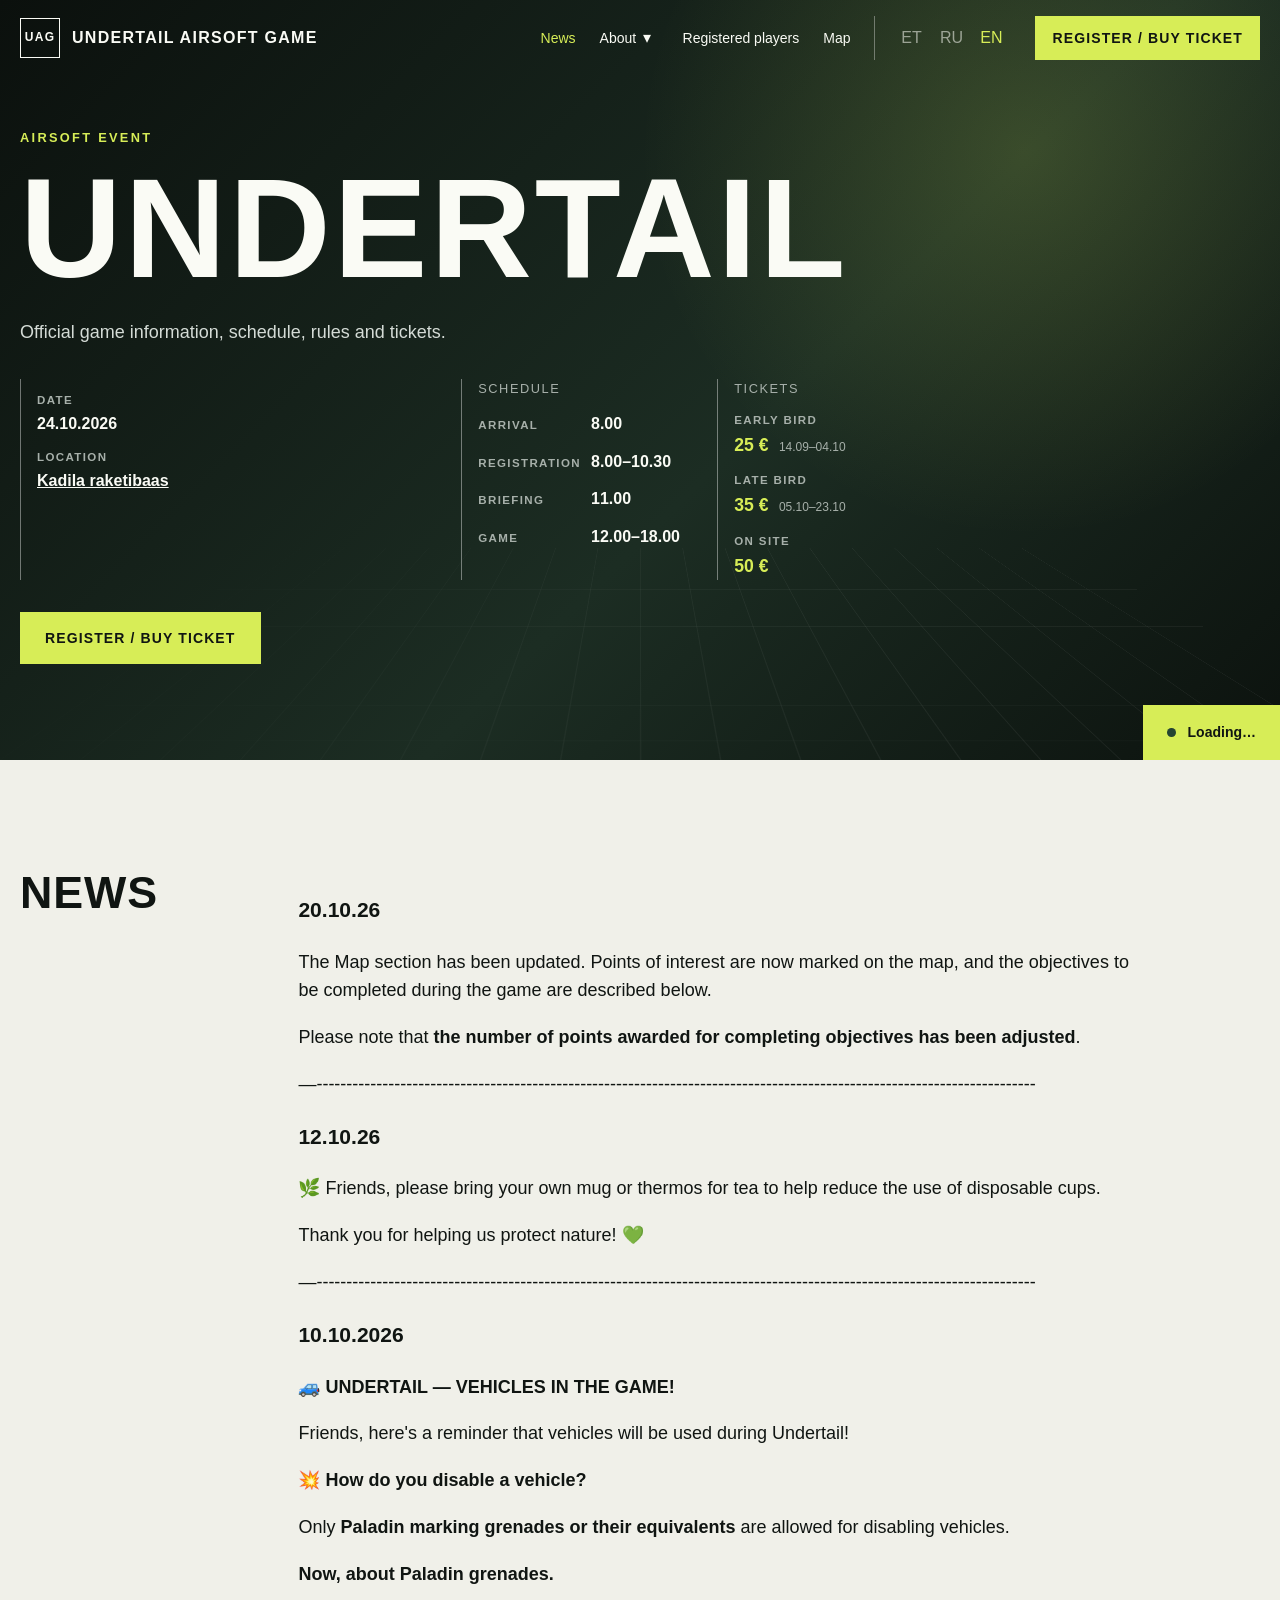
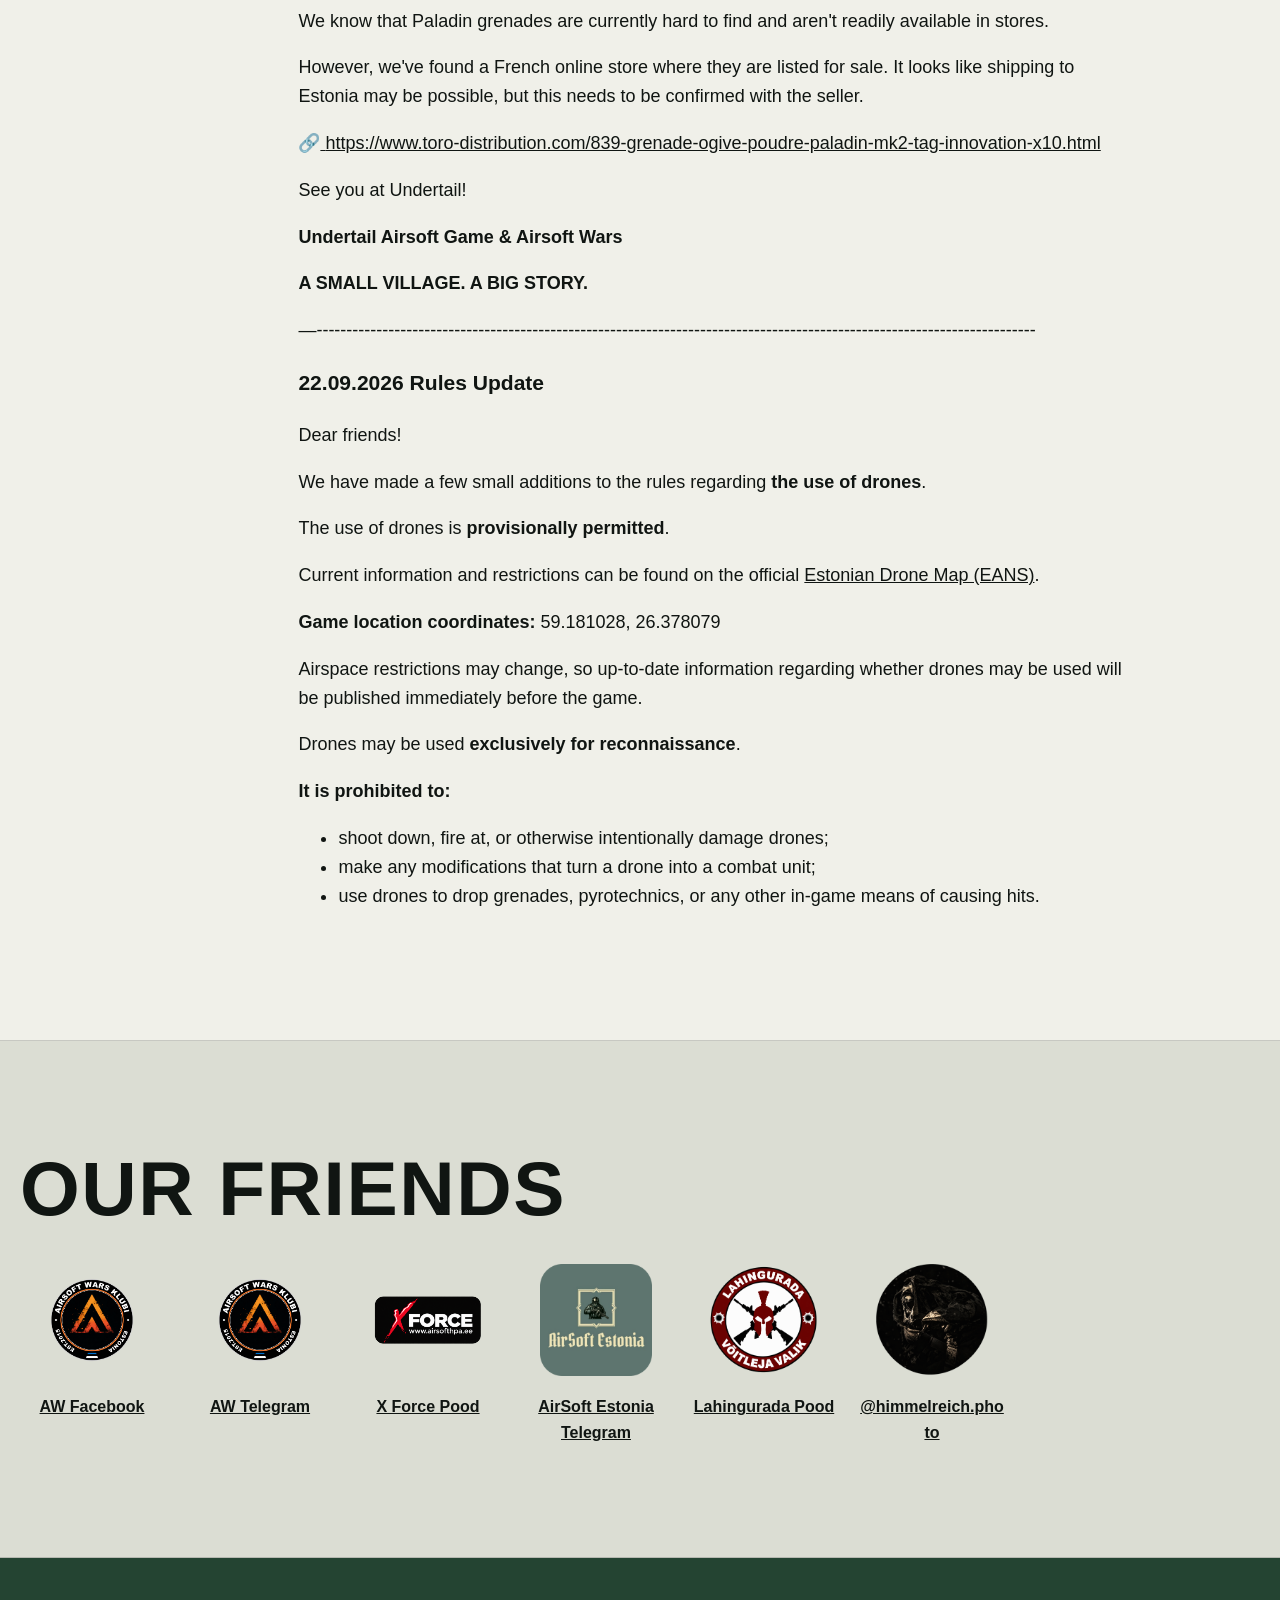
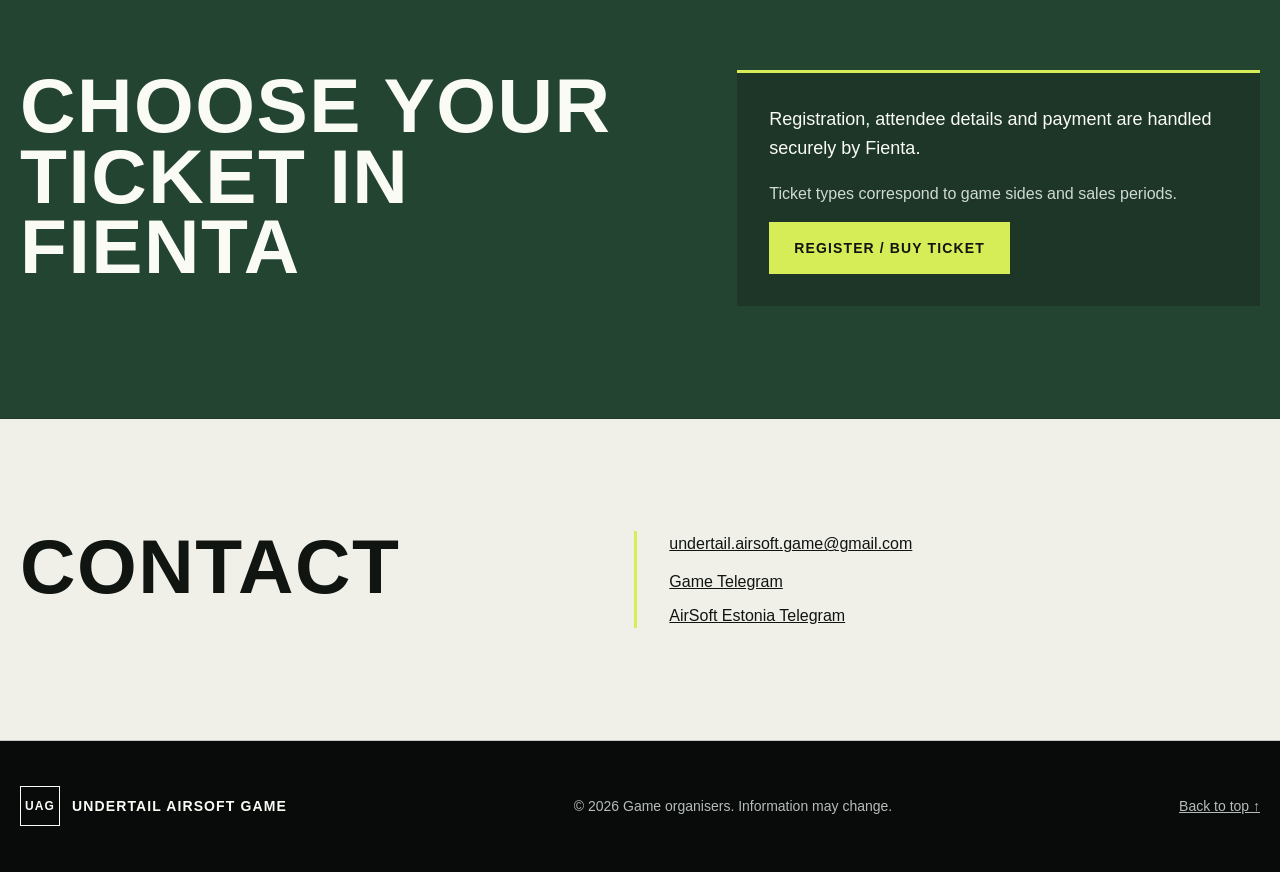
==== commit 509d55d4: "chore: sync local game content" ====
--- a/index.html
+++ b/index.html
@@ -162,11 +162,33 @@
           </div>
           <div class="prose" data-local-content="news" aria-live="polite">
             <!-- LOCAL_NEWS_ET_START -->
+            <h3>20.10.26</h3>
+            <p>Kaardi jaotist on uuendatud. Nüüd on kaardile märgitud huvipunktid ning kaardi all on kirjeldatud ülesanded, mida mängu jooksul tuleb täita.</p>
+            <p>Pange tähele, et <strong>ülesannete eest antavaid punkte on korrigeeritud</strong>.</p>
+            <p>—------------------------------------------------------------------------------------------------------------------------</p>
+            <h3>12.10.26</h3>
+            <p>🌿 Sõbrad, palume teil mängule kaasa võtta oma kruus või termos, et vähendada ühekordsete topside kasutamist.</p>
+            <p>Aitäh, et hoolite koos meiega loodusest! 💚</p>
+            <p>—------------------------------------------------------------------------------------------------------------------------</p>
+            <h3>10.10.2026</h3>
+            <p>🚙 UNDERTAIL — SÕIDUKID MÄNGUS!</p>
+            <p>Sõbrad, tuletame meelde, et Undertaili mängul kasutatakse ka sõidukeid!</p>
+            <p>💥 Kuidas sõidukit hävitada?</p>
+            <p>Sõidukite tabamiseks on lubatud kasutada ainult Paladini märgistusgranaate või nende analooge.</p>
+            <p>Ja nüüd Paladinidest.</p>
+            <p>Teame, et Paladini granaatidega on praegu keeruline olukord ning neid pole poodidest lihtne leida.</p>
+            <p>Siiski leidsime Prantsuse veebipoe, kus need on müügil. Tundub, et tarne Eestisse võib olla võimalik, kuid seda tuleb müüjalt täpsustada.</p>
+            <p>🔗<a href="https://www.toro-distribution.com/839-grenade-ogive-poudre-paladin-mk2-tag-innovation-x10.html" target="_blank" rel="noopener noreferrer"> https://www.toro-distribution.com/839-grenade-ogive-poudre-paladin-mk2-tag-innovation-x10.html</a>
+            </p>
+            <p>Kohtumiseni Undertailil!</p>
+            <p>Undertail Airsoft Game &amp; Airsoft Wars</p>
+            <p>A SMALL VILLAGE. A BIG STORY.</p>
+            <p>—------------------------------------------------------------------------------------------------------------------------</p>
             <h3>22.09.2026 Reeglite muudatused</h3>
             <p>Kallid sõbrad!</p>
             <p>Oleme teinud reeglitesse mõned väikesed täiendused, mis puudutavad <strong>droonide kasutamist</strong>.</p>
             <p>Droonide kasutamine on esialgu lubatud.</p>
-            <p>Kehtivat infot ja piiranguid saab vaadata ametlikult <strong>Estonian Drone Map (EANS)</strong> lehelt.</p>
+            <p>Kehtivat infot ja piiranguid saab vaadata ametlikult <a href="https://utm.eans.ee/avm/?utm_source=chatgpt.com" target="_blank" rel="noopener noreferrer">Estonian Drone Map (EANS)</a> lehelt.</p>
             <p>
             <strong>Mängukoha koordinaadid:</strong> 59.181028, 26.378079</p>
             <p>Õhuruumi kasutamise piirangud võivad muutuda, seetõttu avaldatakse ajakohane info droonide kasutamise võimaluse kohta vahetult enne mängu.</p>
@@ -331,6 +353,7 @@
             <p>Kuid ka kohalikud ei jää maha — nad joovad end samuti täiesti täis, võtavad Alliansi tanki juppideks ning selle käigus, kaotades kütust ja varuosi, võtavad mingil põhjusel lahti ka omaenda tanki. Alles jäetakse ainult navigatsiooniseade, mis võimaldab suunata suurtükiväe tulelööke. „Teest“ läbi imbunud teadvus ütles asjaosalistele, et sellest täiesti piisab.</p>
             <p>Kõik selle uuesti töökorda kokku panna suudab ainult tehnik, kes tegutseb neutraalsel territooriumil.</p>
             <p>Siin lõpeb minu lugu, sõber. Edasiste sündmuste tunnistajaks ja osaliseks saad juba sina.</p>
+            <p>—------------------------------------------------------------------------------------------------------------------------</p>
             <h2>
             <strong>Peamised mängumehaanikad</strong>
             </h2>
@@ -341,20 +364,20 @@
             </h3>
             <ul>
             <li>Küla on peamine vallutuspunkt.</li>
-            <li>Kontrolli kontrollitakse iga <strong>30 minuti</strong> järel — <strong>2 punkti</strong>. (Punktis peab olema üles pandud poole lipp. Lipud asuvad punktis.)</li>
-            <li>Küla kontrollimine mängu lõppemise hetkel annab lisaks <strong>5 punkti</strong>.</li>
+            <li>Kontrolli kontrollitakse iga <strong>30 minuti</strong> järel — <strong>10 punkti</strong>. (Punktis peab olema üles pandud poole lipp. Lipud asuvad punktis.)</li>
+            <li>Küla kontrollimine mängu lõppemise hetkel annab lisaks <strong>50 punkti</strong>.</li>
             </ul>
             <h3>
             <strong>Detailid ja tehnik</strong>
             </h3>
             <ul>
-            <li>Mängualal asub <strong>2 detailide hankimise punkti</strong>.</li>
+            <li>Mängualal asub <strong>2 komponentide hankimise punkti</strong>.</li>
             <li>Komponendid tuleb toimetada tehnikule.</li>
             <li>Ühe valmis detaili kokkupanek võtab <strong>15 minutit</strong>. (Aega hakatakse arvestama hetkest, mil mõlemad detailid on tehnikule toimetatud.)</li>
             <li>Pool peab kokkupaneku ajal tehnikut kontrollima.</li>
             <li>Kontrolli vahetumisel kokkupaneku progress ei nullitu. Detaili saab pool, kes kontrollib tehnikut kokkupaneku lõppemise hetkel.</li>
             <li>
-            <strong>10 valmis detaili = taastatud navigatsiooniseade = 20 punkti.</strong>
+            <strong>10 valmis detaili = taastatud navigatsiooniseade = 100 punkti.</strong>
             </li>
             <li>
             <strong>Taastatud navigatsiooniseade võimaldab tellida suurtükiväe tulelöögi üks kord iga 30 minuti järel.</strong>
@@ -365,7 +388,7 @@
             </h3>
             <ul>
             <li>Mängualal asub <strong>1 kütuse hankimise punkt</strong>.</li>
-            <li>Iga <strong>30 minuti</strong> järel ilmub sinna 1 kanister. (Näiteks kell 11:15 ja 11:45.)</li>
+            <li>Iga <strong>30 minuti</strong> järel ilmub sinna 1 kanister. (Näiteks kell хх:15 ja хх:45.)</li>
             <li>
             <strong>1 kanister = 1 tund sõiduki tööaega.</strong> (Alates tankimise hetkest.)</li>
             <li>Mängu alguses saab kumbki pool <strong>2 kanistrit</strong>.</li>
@@ -379,7 +402,7 @@
             <li>Elanikud kaevandavad ja säilitavad maavara.</li>
             <li>Allianss vallutab selle ja veab ära.</li>
             <li>
-            <strong>1 ühik = 2 punkti.</strong>
+            <strong>1 ühik = 1 punkti.</strong>
             </li>
             </ul>
             <h3>
@@ -537,9 +560,9 @@
             <strong>Droonid</strong>
             </h3>
             <p>Droonide kasutamine on esialgu lubatud.</p>
-            <p>Kehtivat infot ja piiranguid saab vaadata ametlikult <strong>Estonian Drone Map (EANS)</strong> lehelt.</p>
-            <p>
-            <strong>Mängukoha koordinaadid:</strong> 59.181028, 26.378079</p>
+            <p>Kehtivat infot ja piiranguid saab vaadata ametlikult <a href="https://utm.eans.ee/avm/?utm_source=chatgpt.com" target="_blank" rel="noopener noreferrer">Estonian Drone Map (EANS)</a> lehelt.</p>
+            <p>
+            <strong>Mängukoha koordinaadid:</strong> 59.1877944, 26.3567422 </p>
             <p>Õhuruumi kasutamise piirangud võivad muutuda, seetõttu avaldatakse ajakohane info droonide kasutamise võimaluse kohta vahetult enne mängu.</p>
             <p>Droone on lubatud kasutada <strong>ainult luureks</strong>.</p>
             <p>
--- a/assets/css/main.css
+++ b/assets/css/main.css
@@ -662,6 +662,130 @@
   height: auto;
   display: block;
 }
+
+.game-tasks {
+  width: min(100%, 70rem);
+  margin-inline: auto;
+  display: grid;
+  gap: 1.25rem;
+}
+
+.game-tasks-header,
+.game-task {
+  padding: clamp(1.25rem, 3vw, 2rem);
+  border: 1px solid var(--line);
+  border-radius: 0.75rem;
+  background: var(--white);
+}
+
+.game-tasks-header {
+  border-color: var(--forest);
+  background: var(--forest);
+  color: var(--white);
+}
+
+.game-tasks-header h3 {
+  margin: 0 0 1rem;
+  color: var(--signal);
+  font-size: clamp(1.75rem, 4vw, 3rem);
+  overflow-wrap: anywhere;
+}
+
+.game-tasks-header p,
+.game-task p {
+  margin: 0.75rem 0 0;
+  line-height: 1.65;
+}
+
+.game-tasks-start {
+  font-size: 1.25rem;
+}
+
+.game-tasks-respawn {
+  max-width: 52rem;
+}
+
+.game-task {
+  border-left: 0.35rem solid var(--forest);
+}
+
+.game-task h4,
+.game-task h5 {
+  margin: 0;
+  color: var(--forest);
+}
+
+.game-task h4 {
+  font-size: clamp(1.4rem, 3vw, 2rem);
+}
+
+.game-task h5 {
+  margin-top: 1.25rem;
+  font-size: 1.05rem;
+}
+
+.game-task-highlight,
+.game-task-score {
+  padding: 0.75rem 1rem;
+  border-radius: 0.4rem;
+  background: var(--paper-dark);
+  font-weight: 700;
+}
+
+.game-task-score {
+  border-left: 0.25rem solid var(--signal);
+}
+
+.game-task-points {
+  margin: 0.75rem 0 0;
+  padding-left: 1.25rem;
+  font-weight: 700;
+}
+
+.game-task-points li + li {
+  margin-top: 0.45rem;
+}
+
+.game-task-vehicle-hit {
+  margin-top: 1.5rem;
+  padding-top: 1.5rem;
+  border-top: 1px solid var(--line);
+}
+
+.game-task-table-wrap {
+  width: 100%;
+  margin-top: 0.75rem;
+}
+
+.game-task-table {
+  width: 100%;
+  border-collapse: collapse;
+  table-layout: fixed;
+}
+
+.game-task-table th,
+.game-task-table td {
+  padding: 0.85rem 1rem;
+  border: 1px solid var(--line);
+  text-align: left;
+  vertical-align: top;
+  overflow-wrap: anywhere;
+}
+
+.game-task-table thead th {
+  background: var(--forest);
+  color: var(--white);
+}
+
+.game-task-table th:first-child {
+  width: 10rem;
+}
+
+.game-task-table tbody th {
+  background: var(--paper-dark);
+  color: var(--forest);
+  font-size: 1.05rem;
+}
 
 .map-lightbox {
   width: min(96vw, 100rem);
@@ -1162,6 +1286,20 @@
   .map-lightbox-viewport {
     height: calc(100% - 8.5rem);
   }
+
+  .game-tasks-header,
+  .game-task {
+    padding: 1.1rem;
+  }
+
+  .game-task-table th,
+  .game-task-table td {
+    padding: 0.7rem;
+  }
+
+  .game-task-table th:first-child {
+    width: 34%;
+  }
 
   .friend-item {
     width: 8rem;
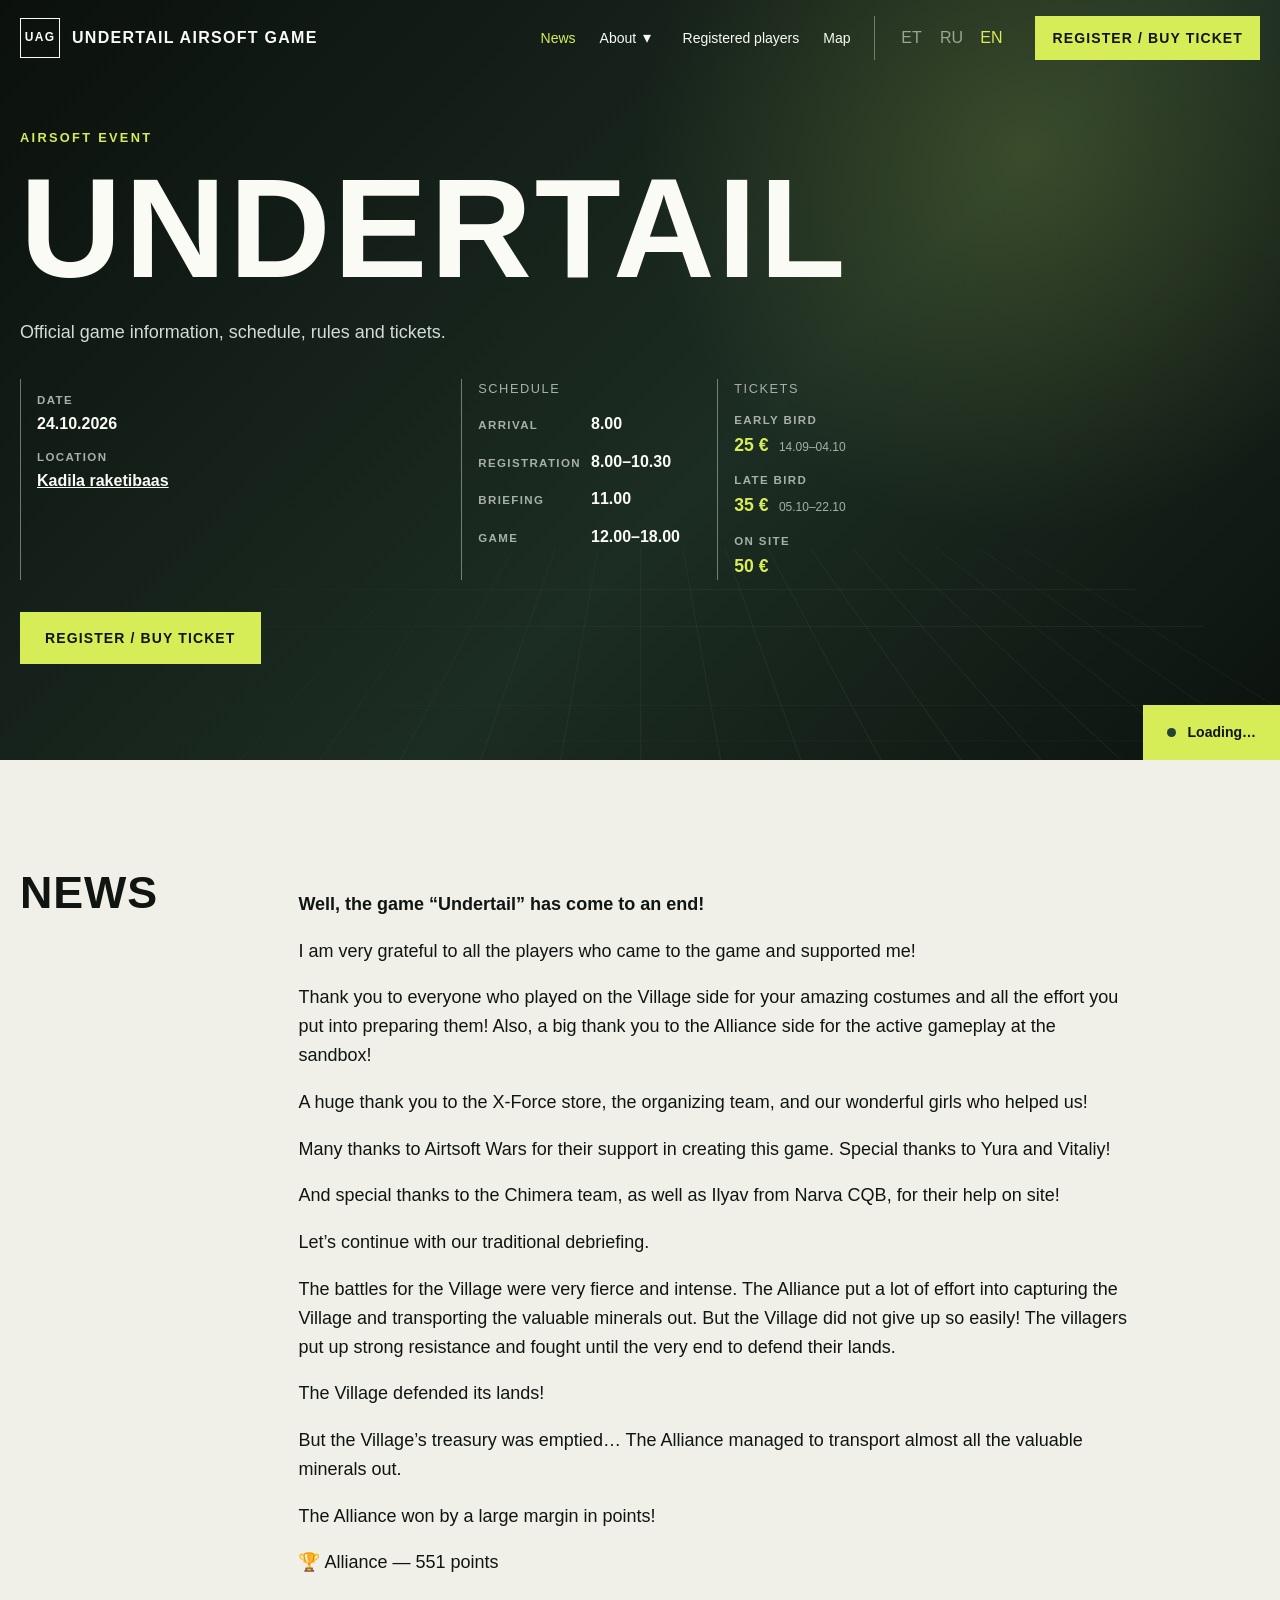
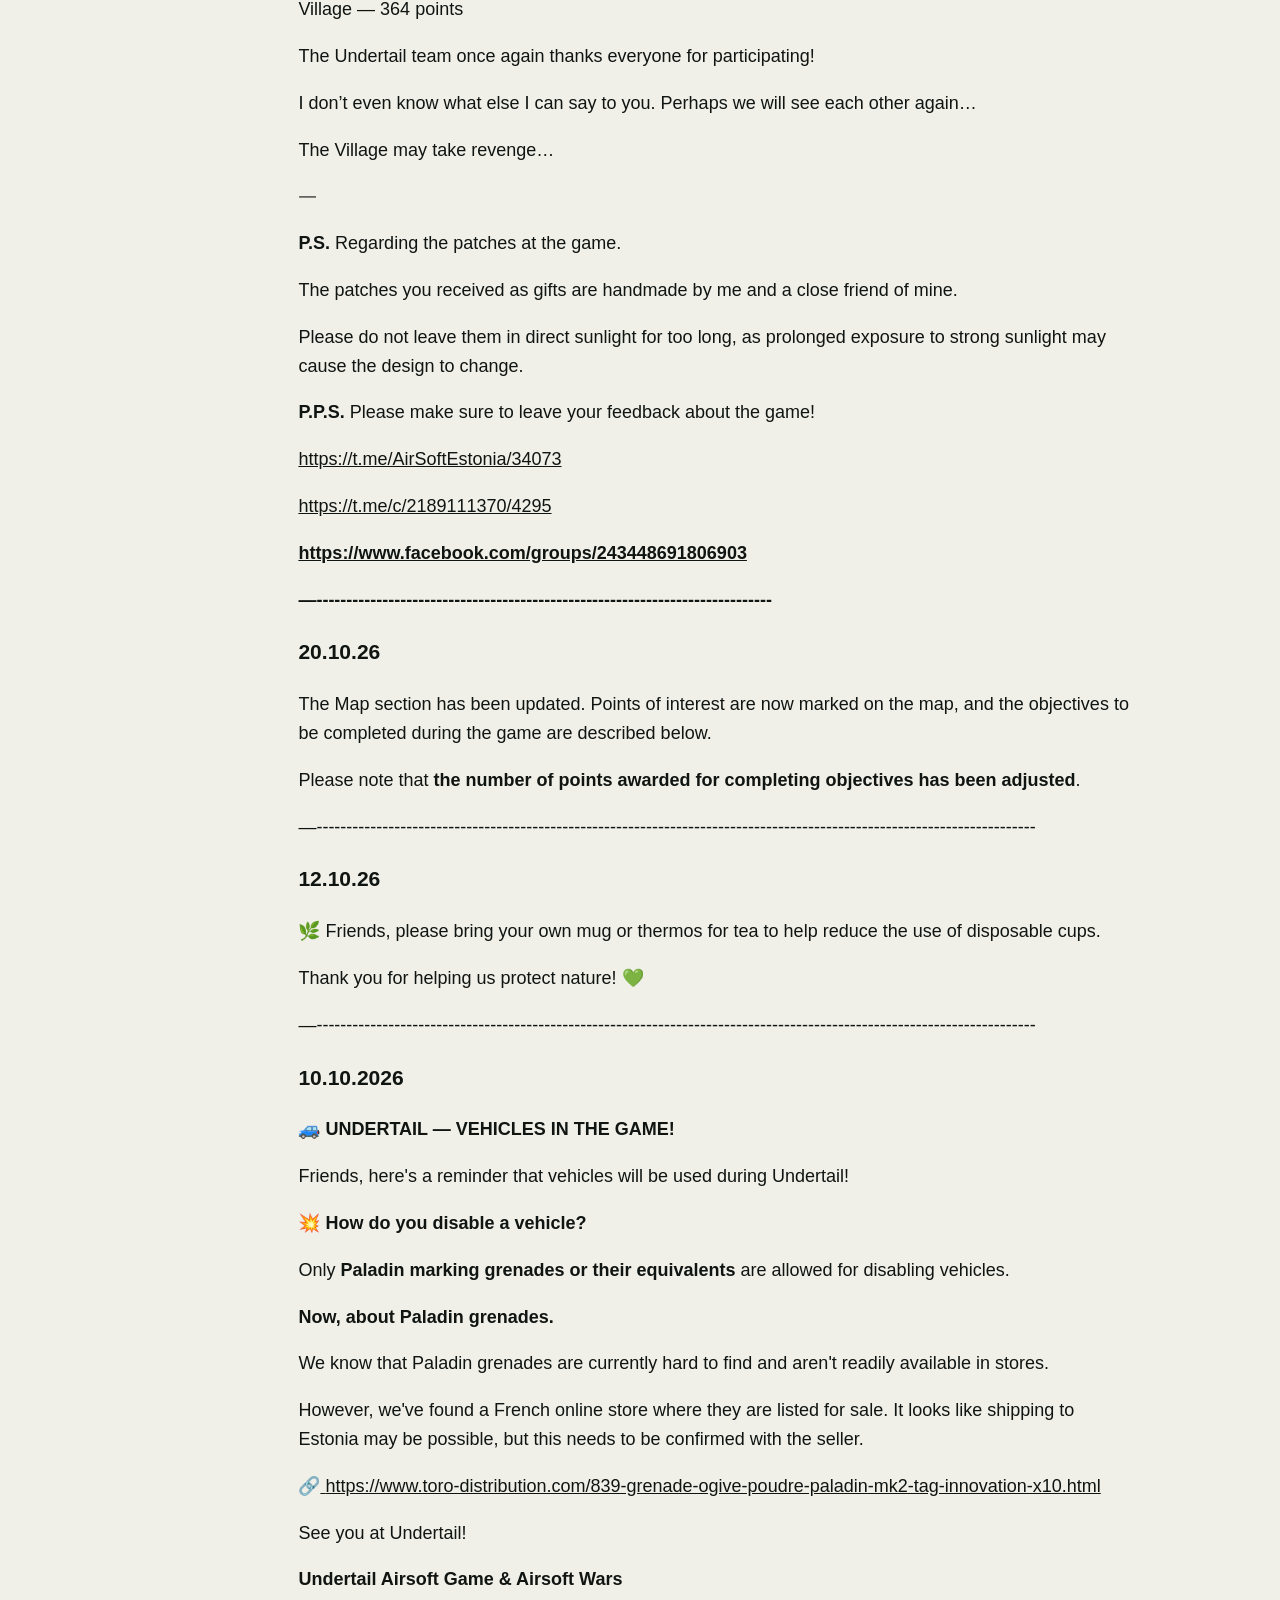
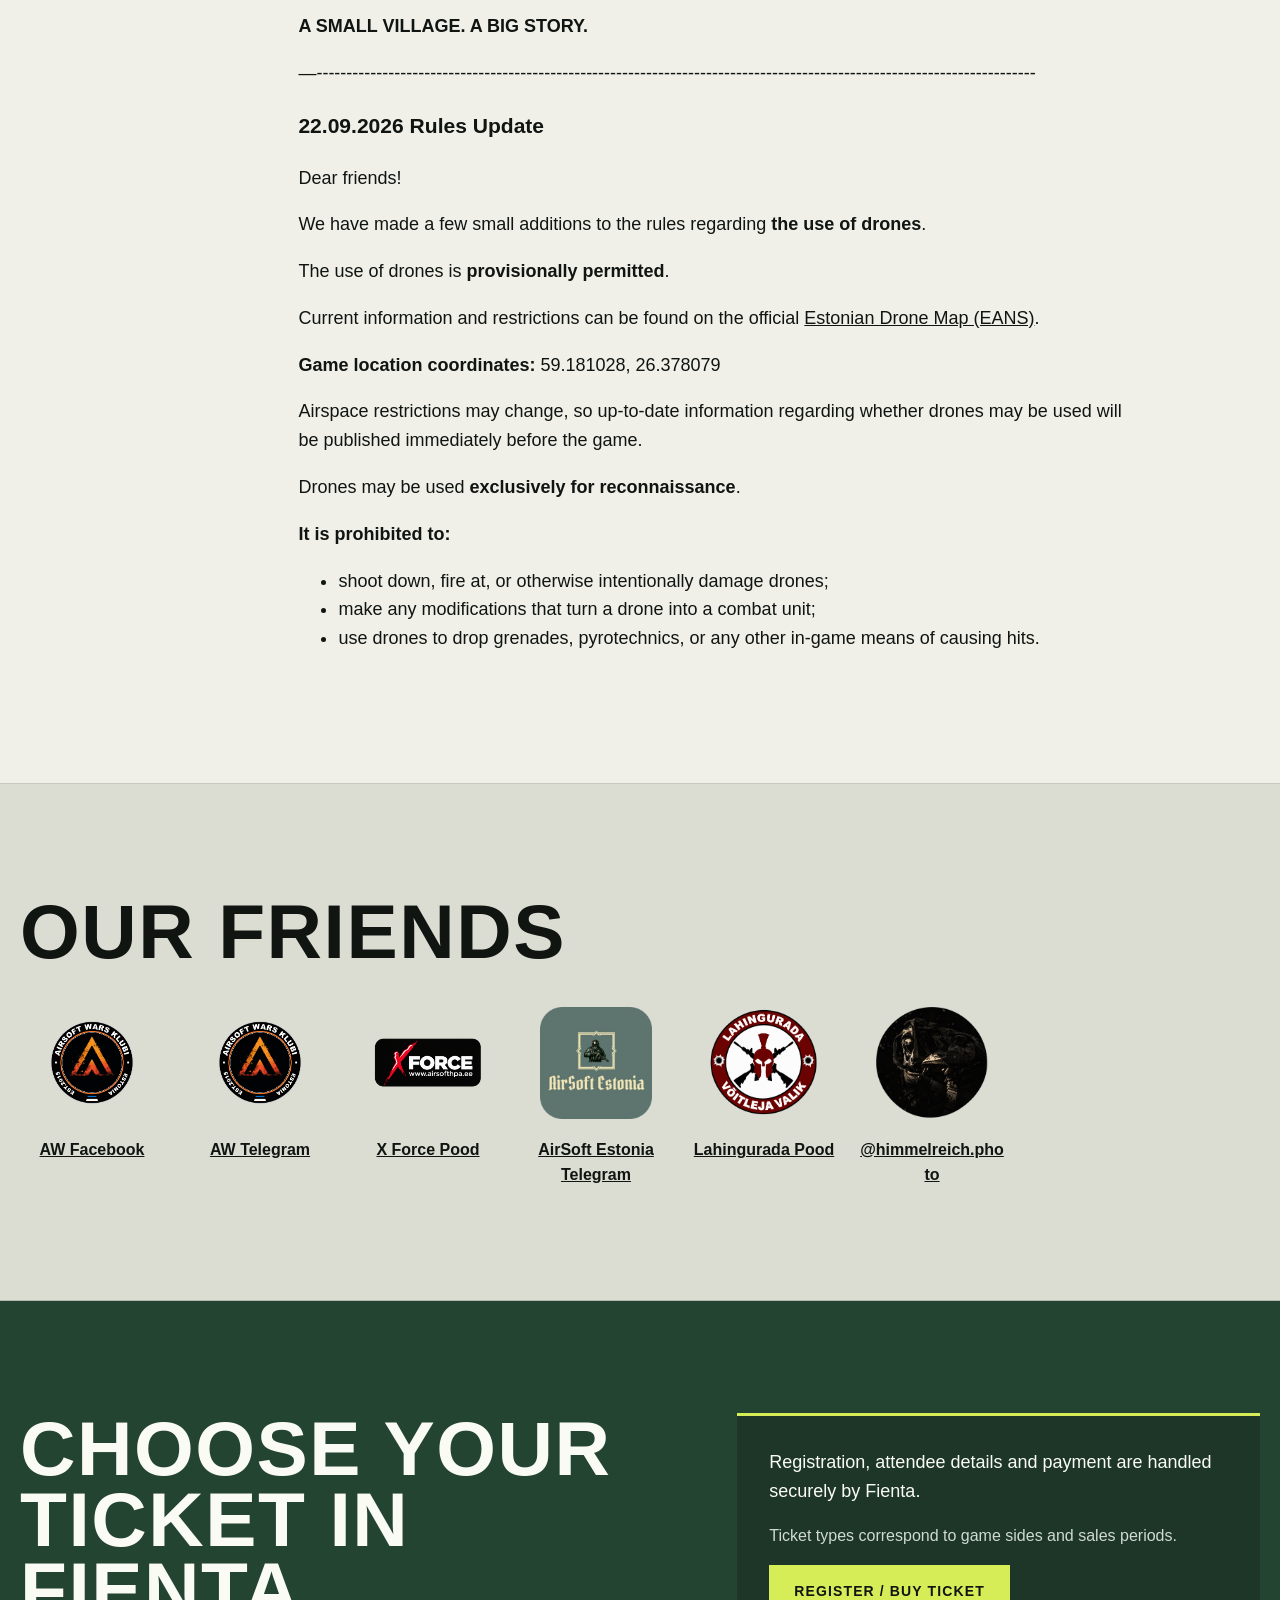
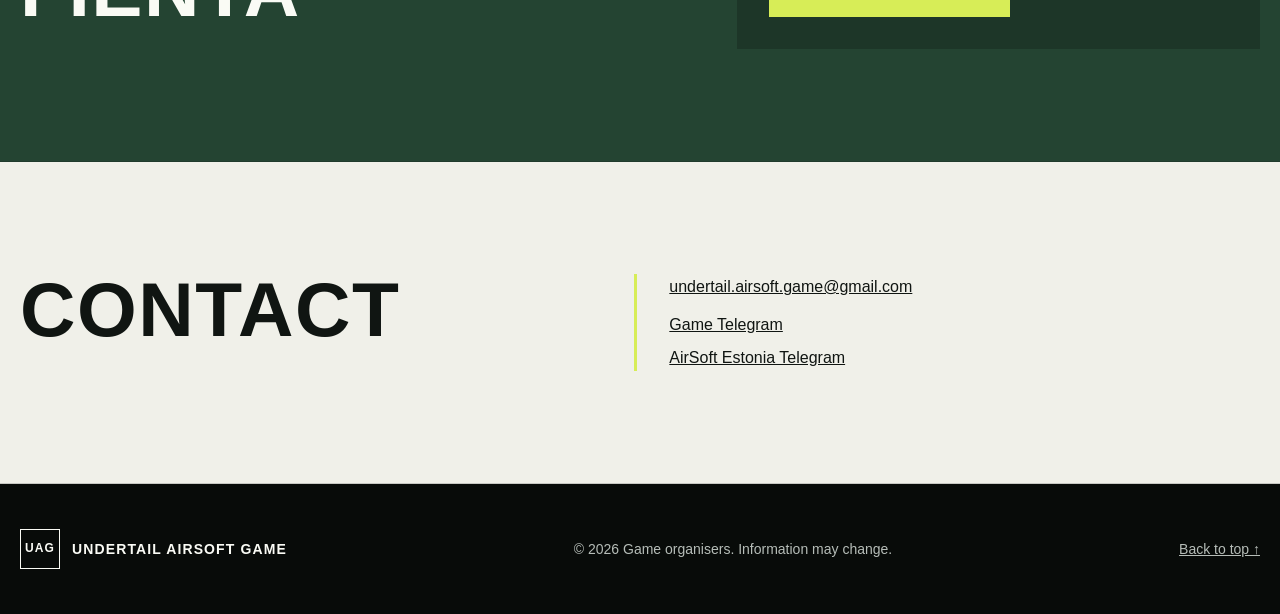
==== commit 9e8fc238: "chore: sync local game content" ====
--- a/index.html
+++ b/index.html
@@ -9,25 +9,25 @@
     <meta property="og:type" content="website">
     <title>Undertale - Airsoft Game</title>
     <link rel="stylesheet" href="assets/css/main.css?v=0.5.3">
-    <script>
-      window.fientaAvailabilityState = {
-        received: false,
-        value: null,
-      };
-      window.fientaSettings = {
-        link_selector: 'a[data-fienta-status-source]',
-        onTicketsAvailableReady(element, count) {
-          window.fientaAvailabilityState = {
-            received: true,
-            value: count,
-          };
-          window.dispatchEvent(new CustomEvent('fienta:tickets-available', {
-            detail: count,
-          }));
-        },
-      };
-    </script>
-    <script defer src="https://fienta.com/embed.js"></script>
+    <script>
+      window.fientaAvailabilityState = {
+        received: false,
+        value: null,
+      };
+      window.fientaSettings = {
+        link_selector: 'a[data-fienta-status-source]',
+        onTicketsAvailableReady(element, count) {
+          window.fientaAvailabilityState = {
+            received: true,
+            value: count,
+          };
+          window.dispatchEvent(new CustomEvent('fienta:tickets-available', {
+            detail: count,
+          }));
+        },
+      };
+    </script>
+    <script defer src="https://fienta.com/embed.js"></script>
     <script type="module" src="assets/js/app.js?v=0.5.3"></script>
   </head>
   <body>
@@ -46,30 +46,30 @@
         <span class="sr-only" data-i18n="menu">Menu</span>
       </button>
 
-      <nav id="main-navigation" class="navigation" aria-label="Main navigation" data-navigation>
-        <a href="#news" data-navigation-target="#news" data-news-navigation data-i18n="navNews">News</a>
-        <div class="navigation-dropdown" data-navigation-dropdown>
-          <div class="navigation-dropdown-trigger">
-            <a href="#about" data-navigation-target="#about" data-navigation-group="about" data-i18n="navAbout">About</a>
-            <button type="button" aria-expanded="false" data-navigation-dropdown-toggle>
-              <span aria-hidden="true">▾</span>
-              <span class="sr-only" data-i18n="aboutMenuToggle">Open the about menu</span>
-            </button>
-          </div>
-          <div class="navigation-dropdown-menu">
-            <a href="#information" data-navigation-target="#information" data-i18n="navInformation">Information</a>
-            <a href="#about" data-i18n="navAbout">About</a>
-            <a href="#rules" data-navigation-target="#rules" data-i18n="navRules">Rules</a>
-          </div>
-        </div>
-        <a href="#registered" data-navigation-target="#registered" data-registered-navigation data-i18n="navRegistered">Registered players</a>
-        <a href="#map" data-navigation-target="#map" data-map-navigation data-i18n="navMap">Map</a>
+      <nav id="main-navigation" class="navigation" aria-label="Main navigation" data-navigation>
+        <a href="#news" data-navigation-target="#news" data-news-navigation data-i18n="navNews">News</a>
+        <div class="navigation-dropdown" data-navigation-dropdown>
+          <div class="navigation-dropdown-trigger">
+            <a href="#about" data-navigation-target="#about" data-navigation-group="about" data-i18n="navAbout">About</a>
+            <button type="button" aria-expanded="false" data-navigation-dropdown-toggle>
+              <span aria-hidden="true">▾</span>
+              <span class="sr-only" data-i18n="aboutMenuToggle">Open the about menu</span>
+            </button>
+          </div>
+          <div class="navigation-dropdown-menu">
+            <a href="#information" data-navigation-target="#information" data-i18n="navInformation">Information</a>
+            <a href="#about" data-i18n="navAbout">About</a>
+            <a href="#rules" data-navigation-target="#rules" data-i18n="navRules">Rules</a>
+          </div>
+        </div>
+        <a href="#registered" data-navigation-target="#registered" data-registered-navigation data-i18n="navRegistered">Registered players</a>
+        <a href="#map" data-navigation-target="#map" data-map-navigation data-i18n="navMap">Map</a>
         <div class="language-switcher" aria-label="Language">
           <button type="button" data-language="et">ET</button>
           <button type="button" data-language="ru">RU</button>
           <button type="button" data-language="en">EN</button>
         </div>
-        <a class="button button-small fienta-link" href="https://fienta.com/et/undertail" target="_blank" rel="noopener noreferrer" data-fienta-link data-i18n="buyTicket">Register / Buy Ticket</a>
+        <a class="button button-small fienta-link" href="https://fienta.com/et/undertail" target="_blank" rel="noopener noreferrer" data-fienta-link data-i18n="buyTicket">Register / Buy Ticket</a>
       </nav>
     </header>
 
@@ -77,30 +77,30 @@
       <section class="hero" id="top">
         <div class="hero-grid" aria-hidden="true"></div>
         <div class="shell hero-content">
-          <p class="eyebrow" data-i18n="eventType">Airsoft event</p>
-          <h1 data-game="name">GAME NAME</h1>
-          <p class="hero-subtitle" data-i18n="heroSubtitle" data-i18n-hide-empty>SABAHÄNNA</p>
-          <p class="hero-summary" data-i18n="heroSummary">Official game information, schedule, rules and tickets.</p>
+          <p class="eyebrow" data-i18n="eventType">Airsoft event</p>
+          <h1 data-game="name">GAME NAME</h1>
+          <p class="hero-subtitle" data-i18n="heroSubtitle" data-i18n-hide-empty>SABAHÄNNA</p>
+          <p class="hero-summary" data-i18n="heroSummary">Official game information, schedule, rules and tickets.</p>
           <dl class="hero-facts" id="information">
-            <div class="hero-fact-column hero-event-details">
-              <dt class="sr-only" data-i18n="informationLabel">Information</dt>
-              <dd>
-                <dl class="hero-fact-list">
-                  <div>
-                    <dt data-i18n="dateLabel">Date</dt>
-                    <dd data-game="date">To be announced</dd>
-                  </div>
-                  <div>
-                    <dt data-i18n="locationLabel">Location</dt>
-                    <dd><a data-game="location" data-map-link href="https://maps.app.goo.gl/6uLXVncmYRrDBbps5" target="_blank" rel="noopener noreferrer">Kadila raketibaas</a></dd>
-                  </div>
-                </dl>
-              </dd>
+            <div class="hero-fact-column hero-event-details">
+              <dt class="sr-only" data-i18n="informationLabel">Information</dt>
+              <dd>
+                <dl class="hero-fact-list">
+                  <div>
+                    <dt data-i18n="dateLabel">Date</dt>
+                    <dd data-game="date">To be announced</dd>
+                  </div>
+                  <div>
+                    <dt data-i18n="locationLabel">Location</dt>
+                    <dd><a data-game="location" data-map-link href="https://maps.app.goo.gl/6uLXVncmYRrDBbps5" target="_blank" rel="noopener noreferrer">Kadila raketibaas</a></dd>
+                  </div>
+                </dl>
+              </dd>
             </div>
             <div class="hero-fact-column">
               <dt data-i18n="scheduleLabel">Schedule</dt>
               <dd>
-                <dl class="hero-fact-list schedule-list">
+                <dl class="hero-fact-list schedule-list">
                   <div>
                     <dt data-i18n="arrivalTimeLabel">Arrival</dt>
                     <dd data-game-time="arrival">8.00</dd>
@@ -125,11 +125,11 @@
               <dd>
                 <dl class="hero-fact-list ticket-wave-list">
                   <div data-ticket-wave="earlyBird">
-                    <dt data-i18n="earlyBirdLabel">Early Bird</dt>
+                    <dt data-i18n="earlyBirdLabel">Early Bird</dt>
                     <dd><strong data-ticket-wave-price>25 €</strong><span data-ticket-wave-dates>14.09–04.10</span></dd>
                   </div>
                   <div data-ticket-wave="lateBird">
-                    <dt data-i18n="lateBirdLabel">Late Bird</dt>
+                    <dt data-i18n="lateBirdLabel">Late Bird</dt>
                     <dd><strong data-ticket-wave-price>35 €</strong><span data-ticket-wave-dates>05.10–23.10</span></dd>
                   </div>
                   <div data-ticket-wave="onSite">
@@ -140,28 +140,65 @@
               </dd>
             </div>
           </dl>
-          <a class="button fienta-link" href="https://fienta.com/et/undertail" target="_blank" rel="noopener noreferrer" data-fienta-link data-i18n="buyTicket">Register / buy ticket</a>
+          <a class="button fienta-link" href="https://fienta.com/et/undertail" target="_blank" rel="noopener noreferrer" data-fienta-link data-i18n="buyTicket">Register / buy ticket</a>
         </div>
         <div class="hero-status">
           <span class="status-dot" aria-hidden="true"></span>
-          <span data-ticket-status data-i18n="ticketStatusLoading" aria-busy="true">Loading…</span>
-        </div>
-      </section>
-
-      <div class="mobile-content-switch shell" data-mobile-content-switch aria-label="Content">
-        <button type="button" data-content-mode="news" data-i18n="navNews">News</button>
-        <button type="button" data-content-mode="details" data-i18n="navAbout">About</button>
-        <button type="button" data-content-mode="registered" data-i18n="navRegistered">Registered players</button>
-        <button type="button" data-content-mode="map" data-i18n="navMap">Map</button>
-      </div>
-
-      <section class="section news-section" id="news" data-content-mode-panel="news" hidden>
-        <div class="shell split-layout news-layout">
-          <div>
-            <h2 data-i18n="newsTitle">News</h2>
-          </div>
-          <div class="prose" data-local-content="news" aria-live="polite">
+          <span data-ticket-status data-i18n="ticketStatusLoading" aria-busy="true">Loading…</span>
+        </div>
+      </section>
+
+      <div class="mobile-content-switch shell" data-mobile-content-switch aria-label="Content">
+        <button type="button" data-content-mode="news" data-i18n="navNews">News</button>
+        <button type="button" data-content-mode="details" data-i18n="navAbout">About</button>
+        <button type="button" data-content-mode="registered" data-i18n="navRegistered">Registered players</button>
+        <button type="button" data-content-mode="map" data-i18n="navMap">Map</button>
+      </div>
+
+      <section class="section news-section" id="news" data-content-mode-panel="news" hidden>
+        <div class="shell split-layout news-layout">
+          <div>
+            <h2 data-i18n="newsTitle">News</h2>
+          </div>
+          <div class="prose" data-local-content="news" aria-live="polite">
             <!-- LOCAL_NEWS_ET_START -->
+            <p>
+            <strong>Noh, mäng „Undertail“ ongi läbi saanud!</strong>
+            </p>
+            <p>Olen väga tänulik kõigile mängijatele, kes kohale tulid ja mind toetasid!</p>
+            <p>Suur aitäh kõigile, kes mängisid Küla poolel, ägedate ja hoolikalt ettevalmistatud kostüümide eest! Samuti suur tänu Alliansi poolele aktiivse mängu eest liivakasti juures!</p>
+            <p>Tohutu tänu X-Force’i poele, korraldusmeeskonnale ja meie tublidele abilistele!</p>
+            <p>Samuti suur aitäh Airtsoft Warsile toetuse eest selle mängu loomisel. Eriline tänu Jurale ja Vitalile!</p>
+            <p>Eraldi tänu ka Chimera meeskonnale ning Ilyavile Narva CQB-st kohapealse abi eest!</p>
+            <p>Jätkame traditsioonilise mängujärgse kokkuvõttega.</p>
+            <p>Lahingud Küla pärast olid väga ägedad ja intensiivsed. Allianss nägi palju vaeva, et Küla vallutada ja väärtuslikud maavarad ära viia. Kuid Küla ei andnud nii lihtsalt alla! Külaelanikud osutasid tugevat vastupanu ja võitlesid viimase hetkeni, et oma maad kaitsta.</p>
+            <p>Küla suutis oma maad kaitsta!</p>
+            <p>Kuid Küla varakamber jäi tühjaks… Alliansil õnnestus peaaegu kõik väärtuslikud maavarad ära viia.</p>
+            <p>Punktiarvestuses võitis suure edumaaga Allianss!</p>
+            <p>🏆 Allianss — 551 punkti</p>
+            <p>Küla — 364 punkti</p>
+            <p>Undertaili meeskond tänab veel kord kõiki osalemise eest!</p>
+            <p>Ma isegi ei tea, mida teile veel öelda. Võib-olla kohtume teiega veel kunagi…</p>
+            <p>Küla võib kätte maksta…</p>
+            <p>⸻</p>
+            <p>
+            <strong>P.S.</strong> Seoses mängul jagatud patch’idega.</p>
+            <p>Patch’id, mille saite kingituseks, on käsitsi valmistatud minu ja mu lähedase sõbra poolt.</p>
+            <p>Palume neid mitte jätta pikaks ajaks otsese tugeva päikesevalguse kätte, sest päikese mõjul võib nende kujundus muutuda.</p>
+            <p>
+            <strong>P.P.S</strong>. Jätke kindlasti mängu kohta tagasisidet! </p>
+            <p>
+            <a href="https://t.me/AirSoftEstonia/34073" target="_blank" rel="noopener noreferrer">https://t.me/AirSoftEstonia/34073</a>
+            </p>
+            <p>
+            <a href="https://t.me/c/2189111370/4295" target="_blank" rel="noopener noreferrer">https://t.me/c/2189111370/4295</a>
+            </p>
+            <p>
+            <a href="https://www.facebook.com/groups/243448691806903" target="_blank" rel="noopener noreferrer">
+            <strong>https://www.facebook.com/groups/243448691806903</strong>
+            </a>
+            </p>
+            <h3>—----------------------------------------------------------------------------</h3>
             <h3>20.10.26</h3>
             <p>Kaardi jaotist on uuendatud. Nüüd on kaardile märgitud huvipunktid ning kaardi all on kirjeldatud ülesanded, mida mängu jooksul tuleb täita.</p>
             <p>Pange tähele, et <strong>ülesannete eest antavaid punkte on korrigeeritud</strong>.</p>
@@ -201,40 +238,40 @@
             <li>teha droonidele muudatusi, mis muudavad need lahinguvahendiks;</li>
             <li>kasutada droone granaatide, pürotehnika või muude mängus kasutatavate tabamisvahendite heitmiseks.</li>
             </ul>
-            <!-- LOCAL_NEWS_ET_END -->
-          </div>
-        </div>
-      </section>
-
-      <section class="section registered-section" id="registered" data-content-mode-panel="registered" hidden>
-        <div class="shell registered-layout">
-          <div>
-            <h2 data-i18n="registeredTitle">Registered players</h2>
-            <div class="side-balance" data-side-balance hidden>
-              <h3 data-i18n="sideBalanceTitle">Side balance</h3>
-              <div class="side-balance-chart" data-side-balance-chart role="img"></div>
-              <div class="side-balance-legend" data-side-balance-legend></div>
-            </div>
-          </div>
-          <div class="registered-list">
-            <p class="registration-refresh-notice">
-              <strong data-i18n="registeredRefreshQuestion">Can't find yourself on the list?</strong>
-              <span data-i18n="registeredRefreshText">The registration list is updated once an hour. Please wait a little and check again.</span>
-            </p>
-            <div data-registered-content aria-live="polite">
-              <p class="empty-state" data-i18n="registeredColumnsPending">The public list will appear after its columns are approved.</p>
-            </div>
-          </div>
-        </div>
-      </section>
-
-      <section class="section map-section" id="map" data-content-mode-panel="map" hidden>
-        <div class="shell map-layout">
-          <h2 data-i18n="mapTitle">Map</h2>
-          <button class="map-preview" type="button" data-map-open>
-            <img src="Pics/Map/Kadila_aerial_preview.png" alt="" data-map-image>
-            <span class="sr-only" data-i18n="mapOpen">Open the large map</span>
-          </button>
+            <!-- LOCAL_NEWS_ET_END -->
+          </div>
+        </div>
+      </section>
+
+      <section class="section registered-section" id="registered" data-content-mode-panel="registered" hidden>
+        <div class="shell registered-layout">
+          <div>
+            <h2 data-i18n="registeredTitle">Registered players</h2>
+            <div class="side-balance" data-side-balance hidden>
+              <h3 data-i18n="sideBalanceTitle">Side balance</h3>
+              <div class="side-balance-chart" data-side-balance-chart role="img"></div>
+              <div class="side-balance-legend" data-side-balance-legend></div>
+            </div>
+          </div>
+          <div class="registered-list">
+            <p class="registration-refresh-notice">
+              <strong data-i18n="registeredRefreshQuestion">Can't find yourself on the list?</strong>
+              <span data-i18n="registeredRefreshText">The registration list is updated once an hour. Please wait a little and check again.</span>
+            </p>
+            <div data-registered-content aria-live="polite">
+              <p class="empty-state" data-i18n="registeredColumnsPending">The public list will appear after its columns are approved.</p>
+            </div>
+          </div>
+        </div>
+      </section>
+
+      <section class="section map-section" id="map" data-content-mode-panel="map" hidden>
+        <div class="shell map-layout">
+          <h2 data-i18n="mapTitle">Map</h2>
+          <button class="map-preview" type="button" data-map-open>
+            <img src="Pics/Map/Kadila_aerial_preview.png" alt="" data-map-image>
+            <span class="sr-only" data-i18n="mapOpen">Open the large map</span>
+          </button>
 
           <div class="game-tasks">
             <div class="game-tasks-header">
@@ -280,7 +317,6 @@
             <section class="game-task" aria-labelledby="game-task-crystals-title">
               <h4 id="game-task-crystals-title" data-i18n="gameTaskCrystalsTitle">4. Mining a valuable mineral</h4>
               <p data-i18n="gameTaskCrystalsDeposit">A deposit of valuable crystals mixed with sand is located on the field.</p>
-              <p data-i18n="gameTaskCrystalsDelivery">Players must extract the crystals using a sieve and scoop, then deliver them to the special box at their side's respawn.</p>
               <p class="game-task-highlight" data-i18n="gameTaskCrystalsSafe">Extracted crystals cannot be taken by the opposing side. They may be carried in any convenient way.</p>
               <p data-i18n="gameTaskCrystalsSupply">Crystals appear gradually: the organisers replenish the deposit during the game, so the full quantity will not be available from the start.</p>
               <p data-i18n="gameTaskCrystalsCount">At the end of the game, only crystals delivered to the box at the respawn are counted.</p>
@@ -330,15 +366,15 @@
               </div>
             </section>
           </div>
-        </div>
-      </section>
-
-      <section class="section" id="about" data-content-mode-panel="details">
+        </div>
+      </section>
+
+      <section class="section" id="about" data-content-mode-panel="details">
         <div class="shell split-layout about-layout">
-          <div>
-            <h2 data-i18n="aboutTitle">About the operation</h2>
-          </div>
-          <div class="prose" data-remote-content="description" aria-live="polite">
+          <div>
+            <h2 data-i18n="aboutTitle">About the operation</h2>
+          </div>
+          <div class="prose" data-remote-content="description" aria-live="polite">
             <!-- LOCAL_DESCRIPTION_ET_START -->
             <h2>
             <strong>Undertail</strong>
@@ -421,18 +457,18 @@
             <strong>Võit</strong>
             </h3>
             <p>Võidab pool, kellel on mängu lõpuks kõige rohkem võidupunkte.</p>
-            <!-- LOCAL_DESCRIPTION_ET_END -->
-          </div>
-        </div>
-      </section>
-
-      <section class="section rules-section" id="rules" data-content-mode-panel="details">
+            <!-- LOCAL_DESCRIPTION_ET_END -->
+          </div>
+        </div>
+      </section>
+
+      <section class="section rules-section" id="rules" data-content-mode-panel="details">
         <div class="shell rules-layout">
-          <aside>
-            <h2 data-i18n="rulesTitle">Rules</h2>
+          <aside>
+            <h2 data-i18n="rulesTitle">Rules</h2>
             <nav class="rules-toc" data-rules-toc aria-label="Rules contents"></nav>
-          </aside>
-          <div class="rules-content" data-remote-content="rules" aria-live="polite">
+          </aside>
+          <div class="rules-content" data-remote-content="rules" aria-live="polite">
             <!-- LOCAL_RULES_ET_START -->
             <h3>
             <strong>Põhireeglid</strong>
@@ -573,25 +609,25 @@
             <li>teha droonidele muudatusi, mis muudavad need lahinguvahendiks;</li>
             <li>kasutada droone granaatide, pürotehnika või muude mängus kasutatavate tabamisvahendite heitmiseks.</li>
             </ul>
-            <!-- LOCAL_RULES_ET_END -->
-          </div>
-        </div>
-      </section>
-
-      <section class="section friends-section" id="friends">
-        <div class="shell">
-          <h2 data-i18n="friendsTitle">Our friends</h2>
-          <div class="friends-list" data-friends-list></div>
-        </div>
-      </section>
-
-      <section class="section registration-section" id="registration">
+            <!-- LOCAL_RULES_ET_END -->
+          </div>
+        </div>
+      </section>
+
+      <section class="section friends-section" id="friends">
+        <div class="shell">
+          <h2 data-i18n="friendsTitle">Our friends</h2>
+          <div class="friends-list" data-friends-list></div>
+        </div>
+      </section>
+
+      <section class="section registration-section" id="registration">
         <div class="shell registration-layout">
-          <div><h2 data-i18n="registrationTitle">Choose your ticket in Fienta</h2></div>
+          <div><h2 data-i18n="registrationTitle">Choose your ticket in Fienta</h2></div>
           <div class="registration-card">
             <p data-i18n="registrationText">Registration, attendee details and payment are handled securely by Fienta.</p>
             <p class="registration-note" data-i18n="registrationNote">Ticket types can represent different game sides and sales periods.</p>
-            <a class="button fienta-link" href="https://fienta.com/et/undertail" target="_blank" rel="noopener noreferrer" data-fienta-link data-i18n="buyTicket">Register / buy ticket</a>
+            <a class="button fienta-link" href="https://fienta.com/et/undertail" target="_blank" rel="noopener noreferrer" data-fienta-link data-i18n="buyTicket">Register / buy ticket</a>
             <p class="configuration-warning" data-fienta-warning data-i18n="fientaNotConfigured">Add the real Fienta event URL in config.js before publishing.</p>
             <noscript><p>JavaScript is disabled. Open the event directly on Fienta after the organiser configures the event link.</p></noscript>
           </div>
@@ -600,14 +636,14 @@
 
       <section class="section" id="contacts">
         <div class="shell split-layout">
-          <div><h2 data-i18n="contactsTitle">Contact</h2></div>
-          <div class="contact-card">
-            <a data-contact-email hidden></a>
-            <div class="contact-links">
-              <a href="https://t.me/c/2189111370/4295" target="_blank" rel="noopener noreferrer" data-i18n="gameTelegram">Game Telegram</a>
-              <a href="https://t.me/AirSoftEstonia/34073" target="_blank" rel="noopener noreferrer" data-i18n="airsoftEstoniaTelegram">AirSoft Estonia Telegram</a>
-            </div>
-          </div>
+          <div><h2 data-i18n="contactsTitle">Contact</h2></div>
+          <div class="contact-card">
+            <a data-contact-email hidden></a>
+            <div class="contact-links">
+              <a href="https://t.me/c/2189111370/4295" target="_blank" rel="noopener noreferrer" data-i18n="gameTelegram">Game Telegram</a>
+              <a href="https://t.me/AirSoftEstonia/34073" target="_blank" rel="noopener noreferrer" data-i18n="airsoftEstoniaTelegram">AirSoft Estonia Telegram</a>
+            </div>
+          </div>
         </div>
       </section>
     </main>
@@ -618,24 +654,24 @@
         <p>© <span data-year></span> <span data-i18n="footerText">Game organisers. Information may change.</span></p>
         <a href="#top" data-i18n="backToTop">Back to top ↑</a>
       </div>
-    </footer>
-
-    <a href="https://fienta.com/et/undertail" hidden tabindex="-1" aria-hidden="true" data-fienta-status-source></a>
-
-    <dialog class="map-lightbox" data-map-dialog aria-labelledby="map-dialog-title">
-      <div class="map-lightbox-header">
-        <h2 id="map-dialog-title" data-i18n="mapTitle">Map</h2>
-        <div class="map-lightbox-controls">
-          <button type="button" data-map-zoom-out aria-label="Zoom out" data-i18n-aria-label="mapZoomOut">−</button>
-          <button type="button" data-map-zoom-reset aria-label="Reset zoom" data-i18n-aria-label="mapZoomReset">1:1</button>
-          <button type="button" data-map-zoom-in aria-label="Zoom in" data-i18n-aria-label="mapZoomIn">+</button>
-          <button type="button" data-map-close data-i18n="mapClose">Close</button>
-        </div>
-      </div>
-      <div class="map-lightbox-viewport">
-        <img src="Pics/Map/Kadila_aerial_preview.png" alt="" data-map-dialog-image>
-      </div>
-    </dialog>
-  </body>
-</html>
-
+    </footer>
+
+    <a href="https://fienta.com/et/undertail" hidden tabindex="-1" aria-hidden="true" data-fienta-status-source></a>
+
+    <dialog class="map-lightbox" data-map-dialog aria-labelledby="map-dialog-title">
+      <div class="map-lightbox-header">
+        <h2 id="map-dialog-title" data-i18n="mapTitle">Map</h2>
+        <div class="map-lightbox-controls">
+          <button type="button" data-map-zoom-out aria-label="Zoom out" data-i18n-aria-label="mapZoomOut">−</button>
+          <button type="button" data-map-zoom-reset aria-label="Reset zoom" data-i18n-aria-label="mapZoomReset">1:1</button>
+          <button type="button" data-map-zoom-in aria-label="Zoom in" data-i18n-aria-label="mapZoomIn">+</button>
+          <button type="button" data-map-close data-i18n="mapClose">Close</button>
+        </div>
+      </div>
+      <div class="map-lightbox-viewport">
+        <img src="Pics/Map/Kadila_aerial_preview.png" alt="" data-map-dialog-image>
+      </div>
+    </dialog>
+  </body>
+</html>
+
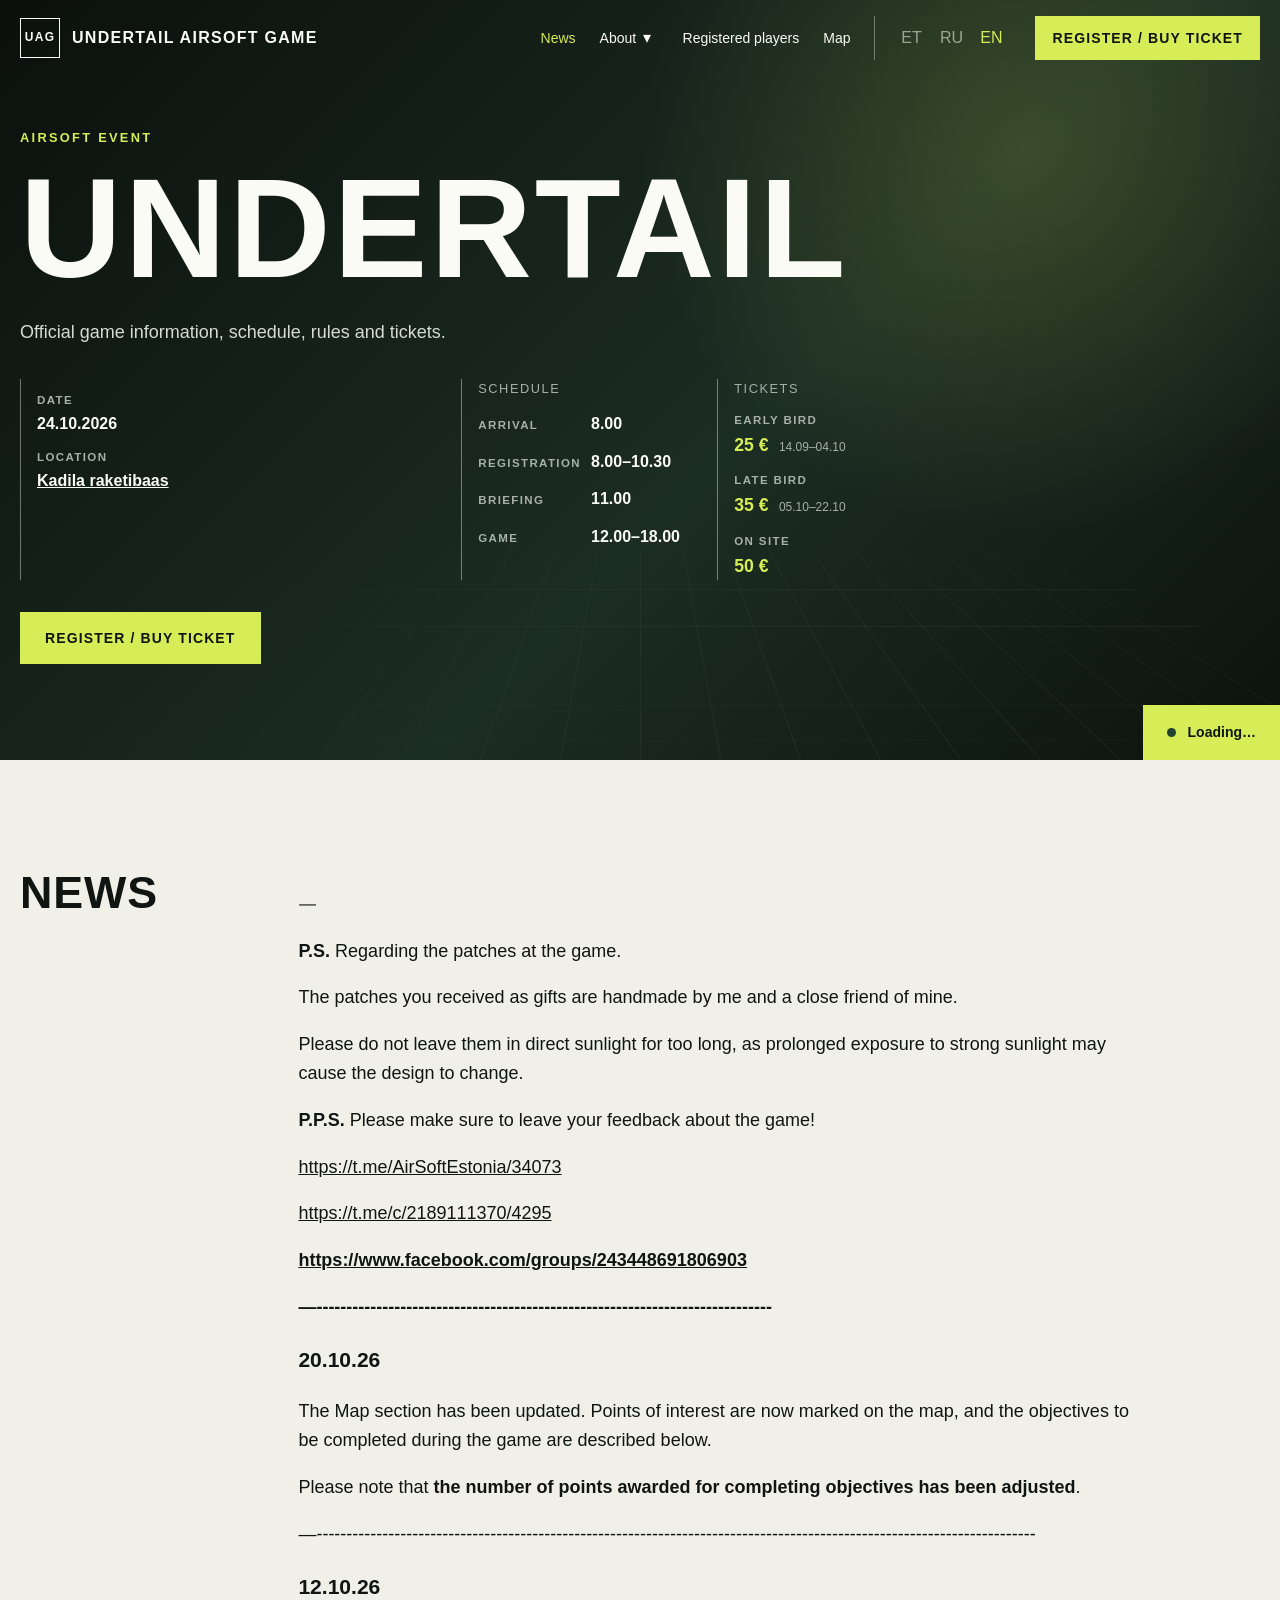
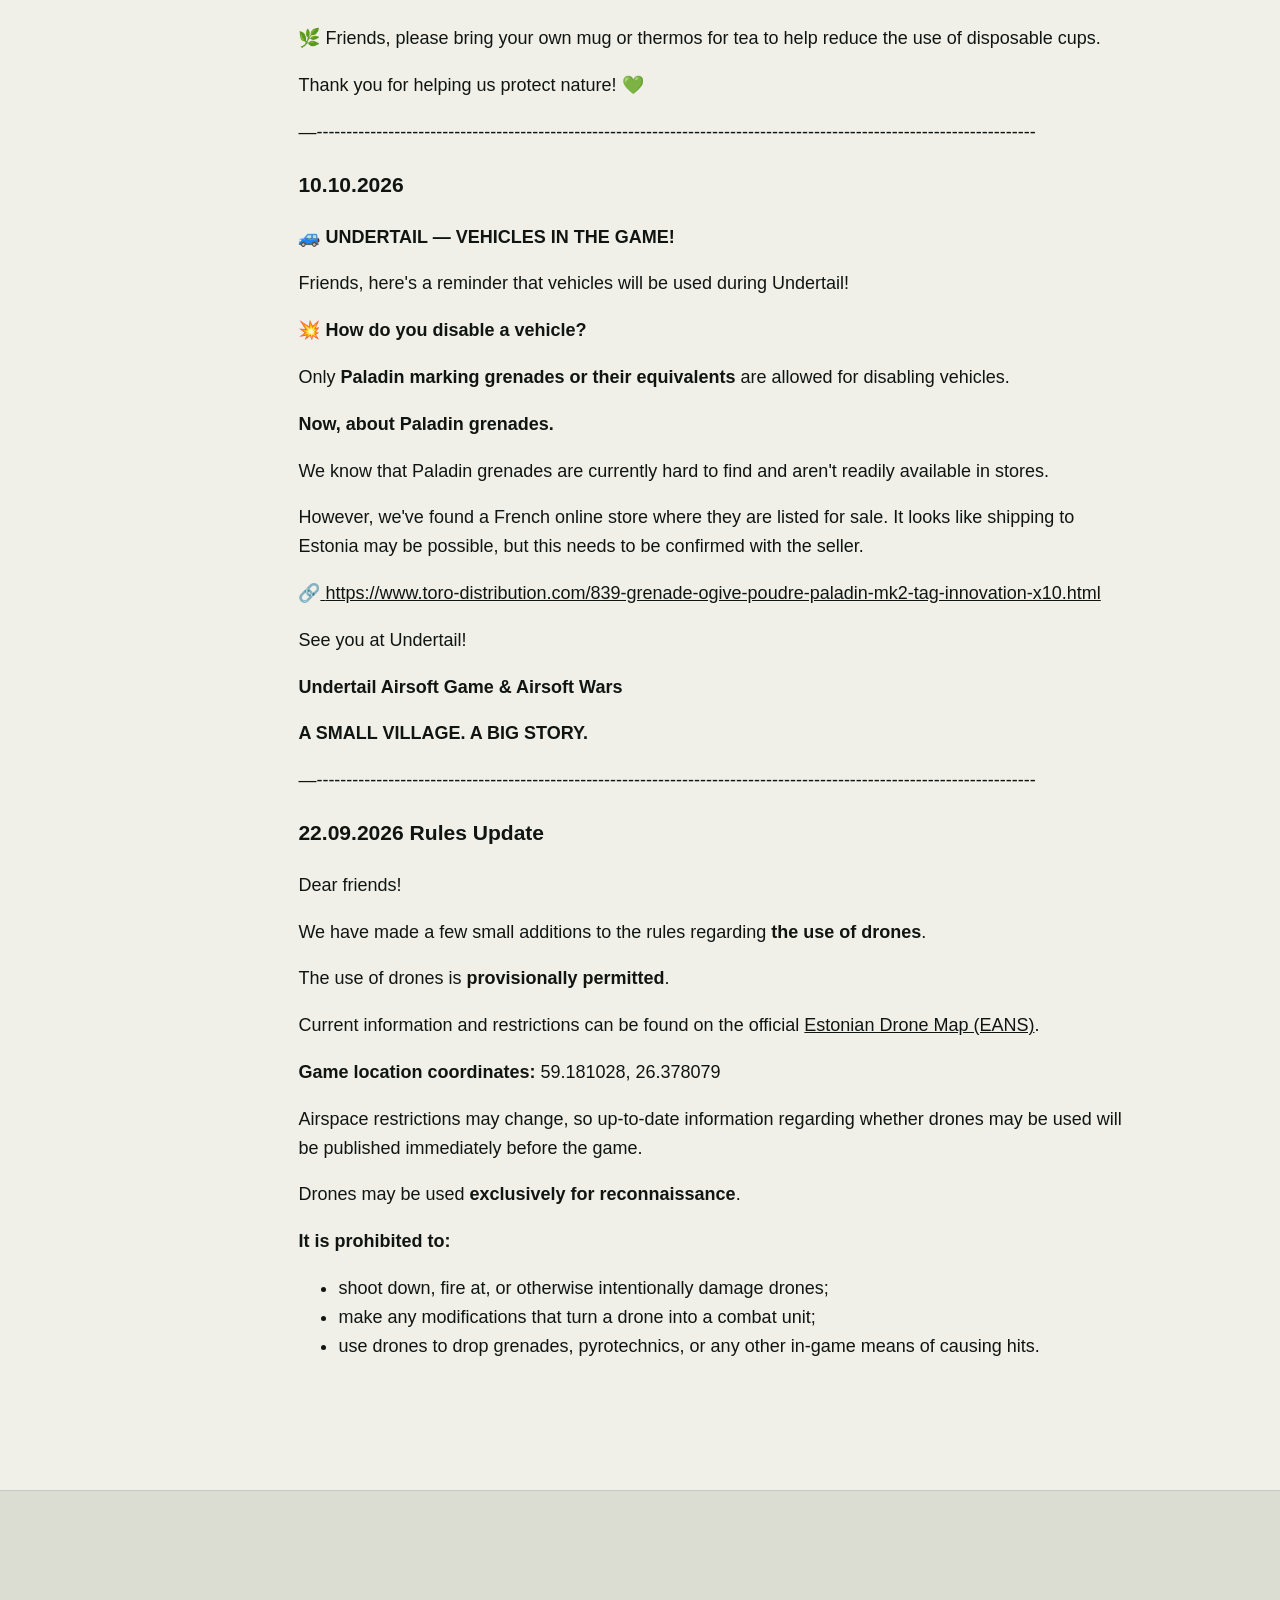
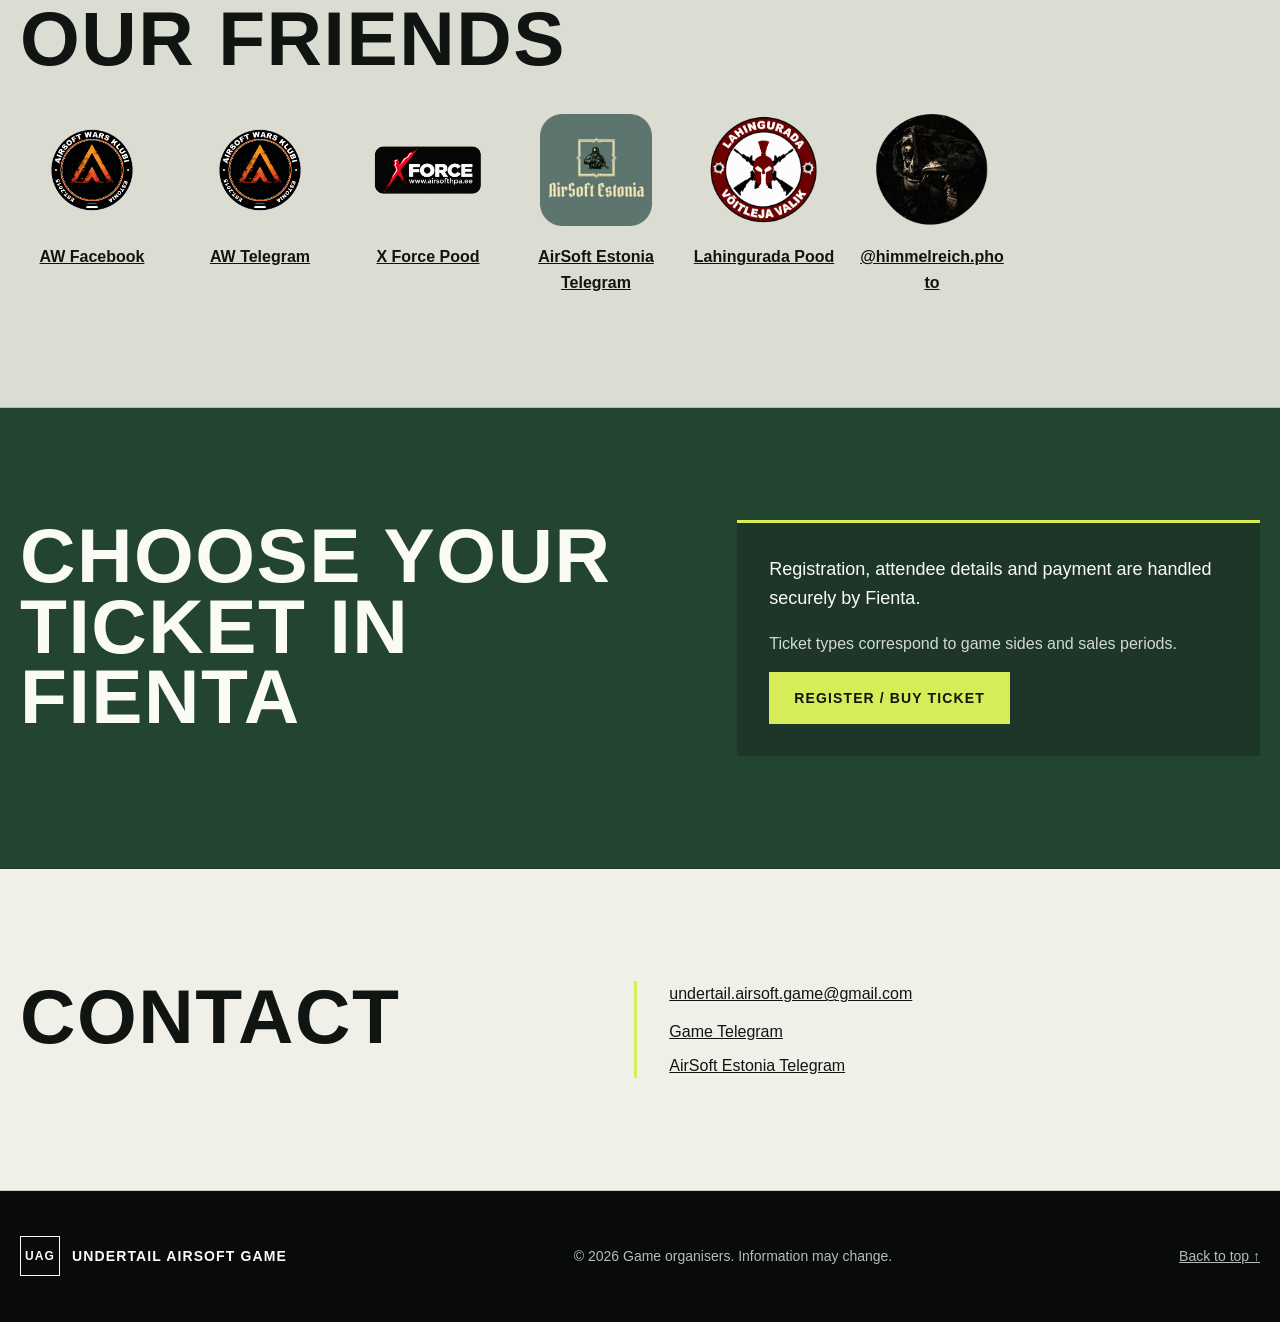
==== commit b9a672cc: "chore: sync local game content" ====
--- a/index.html
+++ b/index.html
@@ -170,16 +170,26 @@
             <p>Tohutu tänu X-Force’i poele, korraldusmeeskonnale ja meie tublidele abilistele!</p>
             <p>Samuti suur aitäh Airtsoft Warsile toetuse eest selle mängu loomisel. Eriline tänu Jurale ja Vitalile!</p>
             <p>Eraldi tänu ka Chimera meeskonnale ning Ilyavile Narva CQB-st kohapealse abi eest!</p>
-            <p>Jätkame traditsioonilise mängujärgse kokkuvõttega.</p>
+            <p>
+            <strong>Jätkame traditsioonilise mängujärgse kokkuvõttega.</strong>
+            </p>
             <p>Lahingud Küla pärast olid väga ägedad ja intensiivsed. Allianss nägi palju vaeva, et Küla vallutada ja väärtuslikud maavarad ära viia. Kuid Küla ei andnud nii lihtsalt alla! Külaelanikud osutasid tugevat vastupanu ja võitlesid viimase hetkeni, et oma maad kaitsta.</p>
-            <p>Küla suutis oma maad kaitsta!</p>
+            <p>
+            <strong>Küla suutis oma maad kaitsta!</strong>
+            </p>
             <p>Kuid Küla varakamber jäi tühjaks… Alliansil õnnestus peaaegu kõik väärtuslikud maavarad ära viia.</p>
-            <p>Punktiarvestuses võitis suure edumaaga Allianss!</p>
-            <p>🏆 Allianss — 551 punkti</p>
-            <p>Küla — 364 punkti</p>
+            <p>
+            <strong>Punktiarvestuses võitis suure edumaaga Allianss!</strong>
+            </p>
+            <p>🏆<strong> </strong>
+            <strong>Allianss </strong>— 551 punkti</p>
+            <p>
+            <strong>Küla</strong> — 364 punkti</p>
             <p>Undertaili meeskond tänab veel kord kõiki osalemise eest!</p>
             <p>Ma isegi ei tea, mida teile veel öelda. Võib-olla kohtume teiega veel kunagi…</p>
-            <p>Küla võib kätte maksta…</p>
+            <p>
+            <strong>Küla võib kätte maksta…</strong>
+            </p>
             <p>⸻</p>
             <p>
             <strong>P.S.</strong> Seoses mängul jagatud patch’idega.</p>
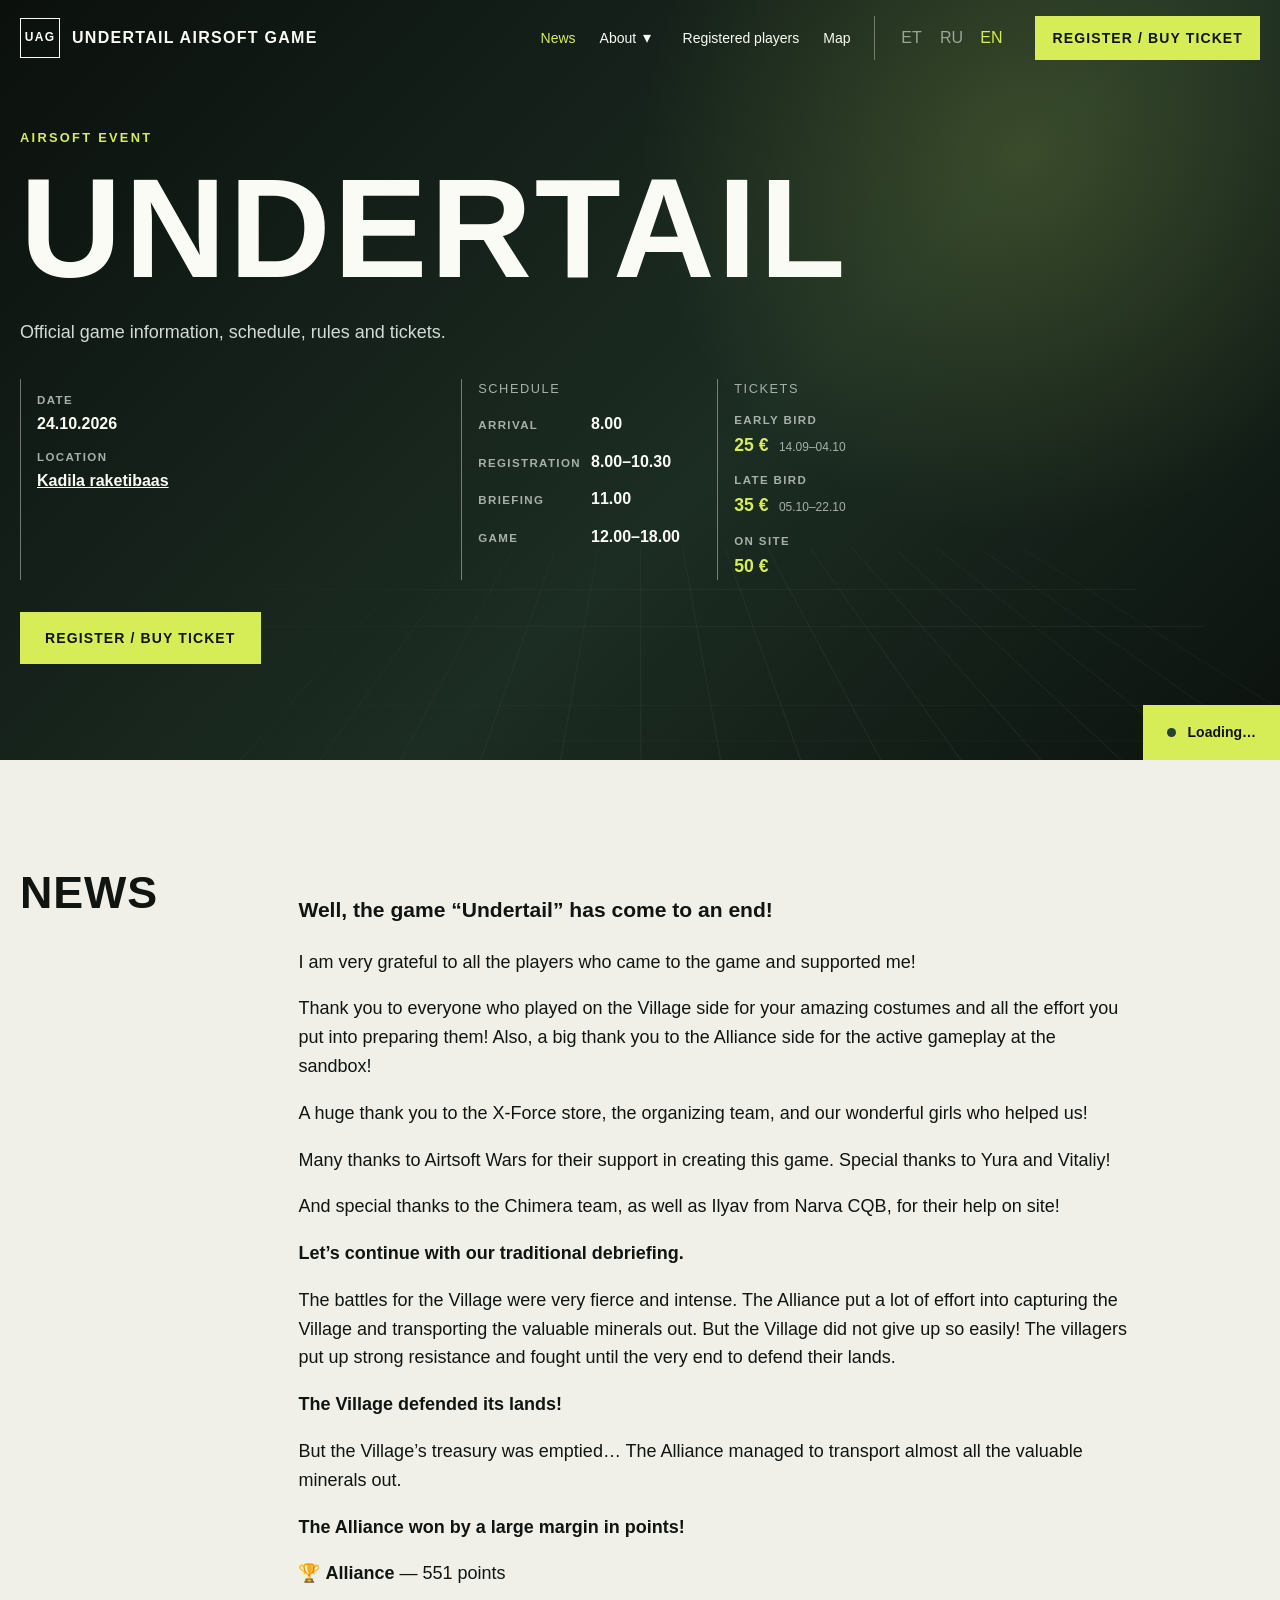
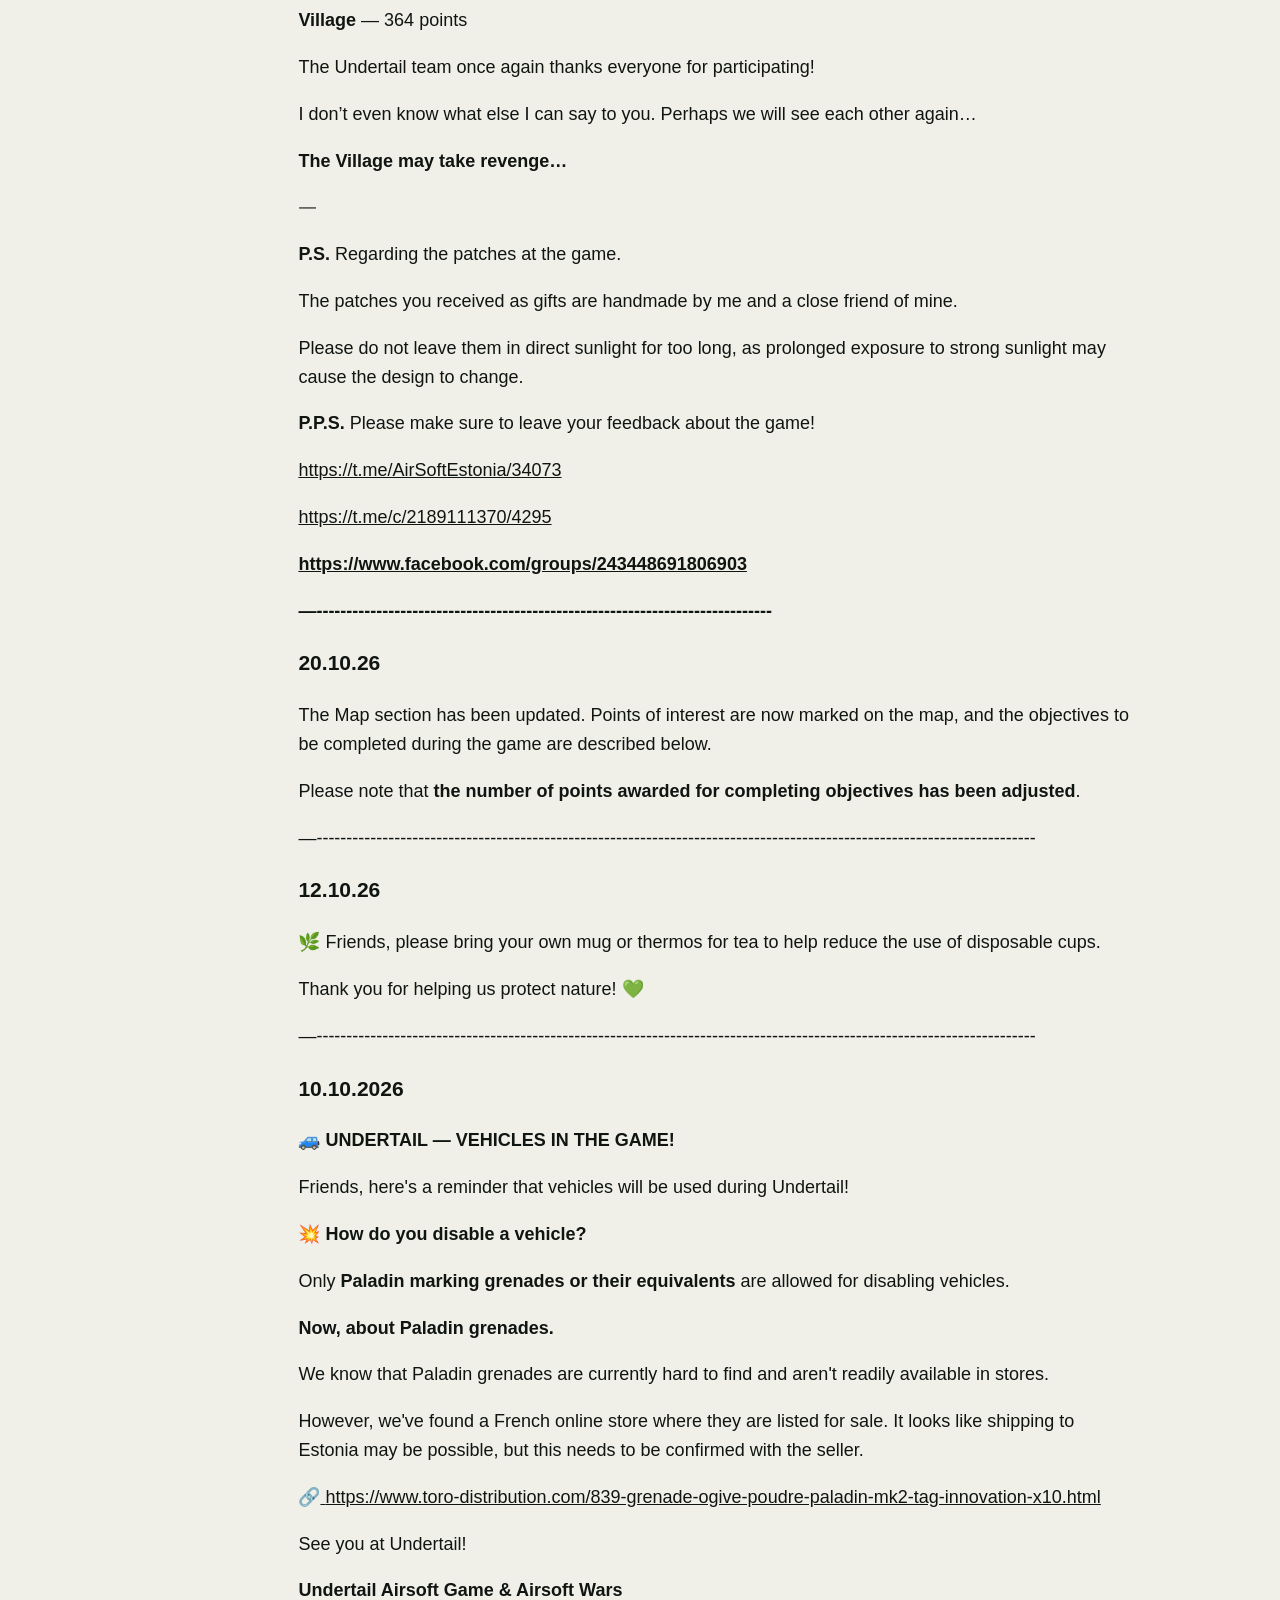
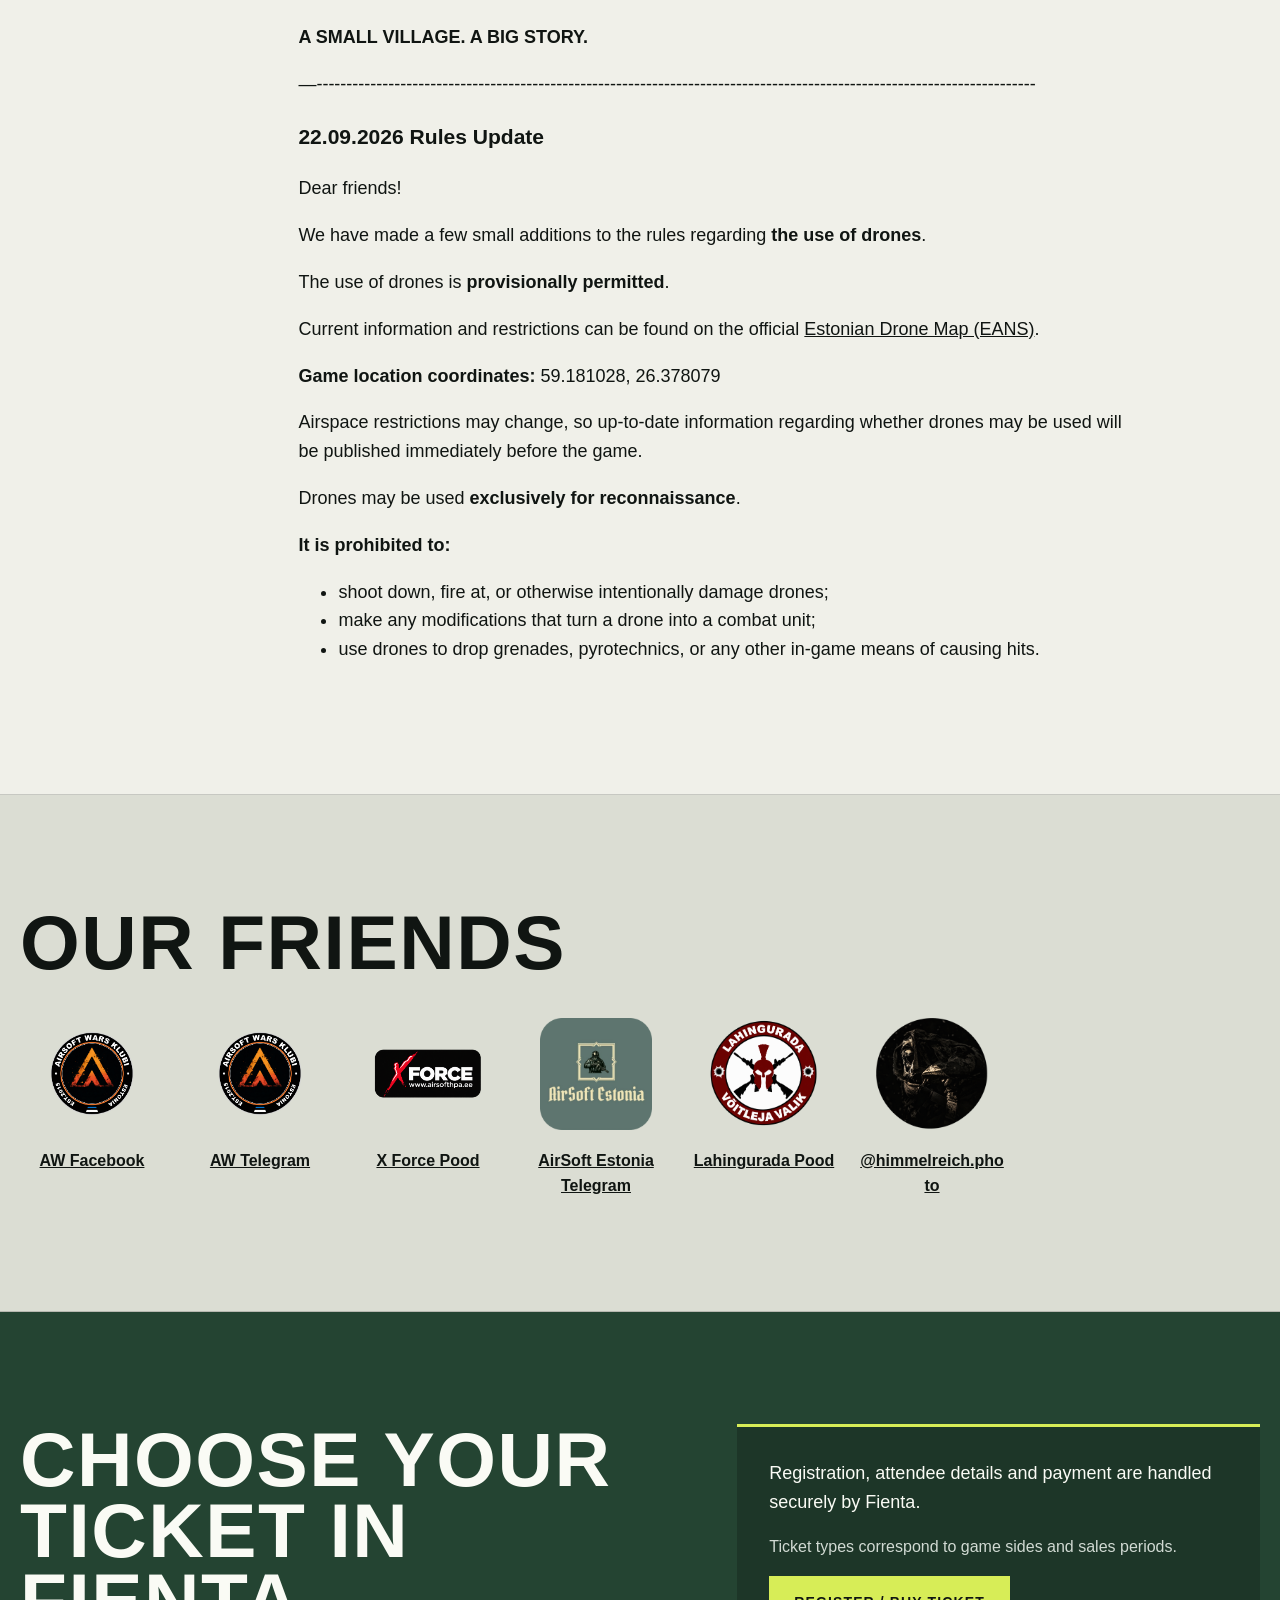
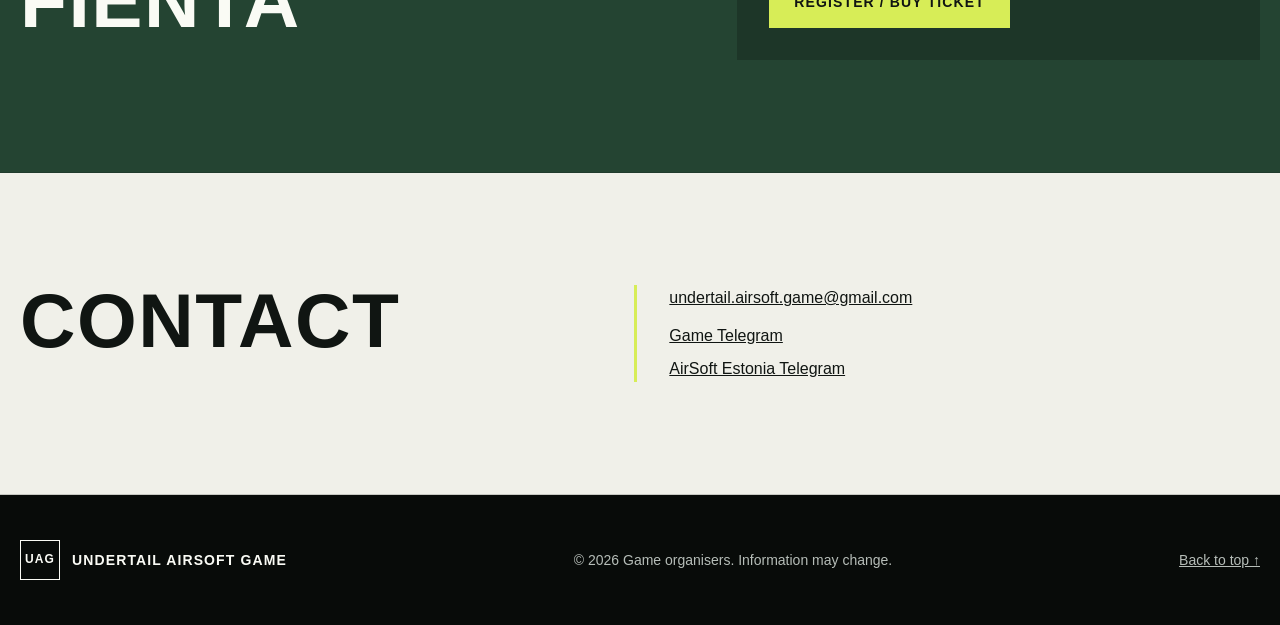
==== commit 9ae22e85: "chore: sync local game content" ====
--- a/index.html
+++ b/index.html
@@ -162,9 +162,7 @@
           </div>
           <div class="prose" data-local-content="news" aria-live="polite">
             <!-- LOCAL_NEWS_ET_START -->
-            <p>
-            <strong>Noh, mäng „Undertail“ ongi läbi saanud!</strong>
-            </p>
+            <h3>Noh, mäng „Undertail“ ongi läbi saanud!</h3>
             <p>Olen väga tänulik kõigile mängijatele, kes kohale tulid ja mind toetasid!</p>
             <p>Suur aitäh kõigile, kes mängisid Küla poolel, ägedate ja hoolikalt ettevalmistatud kostüümide eest! Samuti suur tänu Alliansi poolele aktiivse mängu eest liivakasti juures!</p>
             <p>Tohutu tänu X-Force’i poele, korraldusmeeskonnale ja meie tublidele abilistele!</p>
